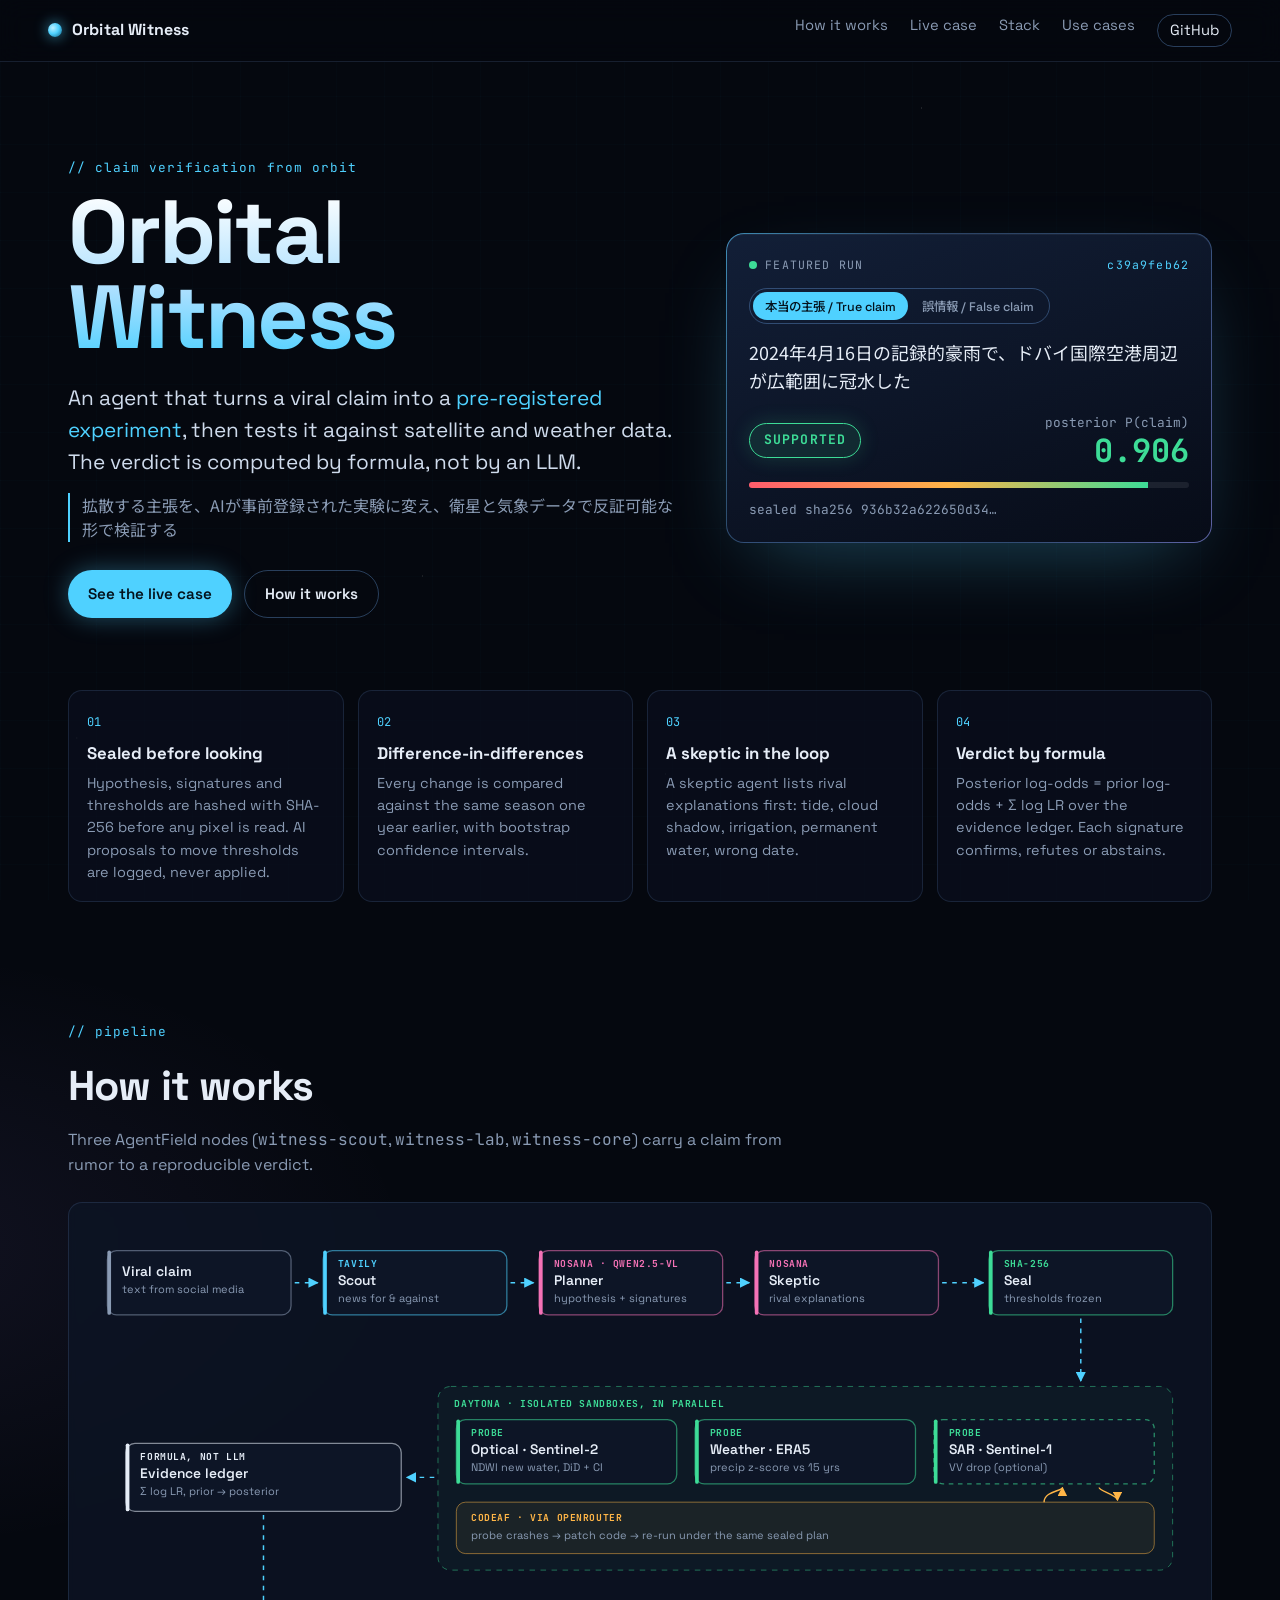
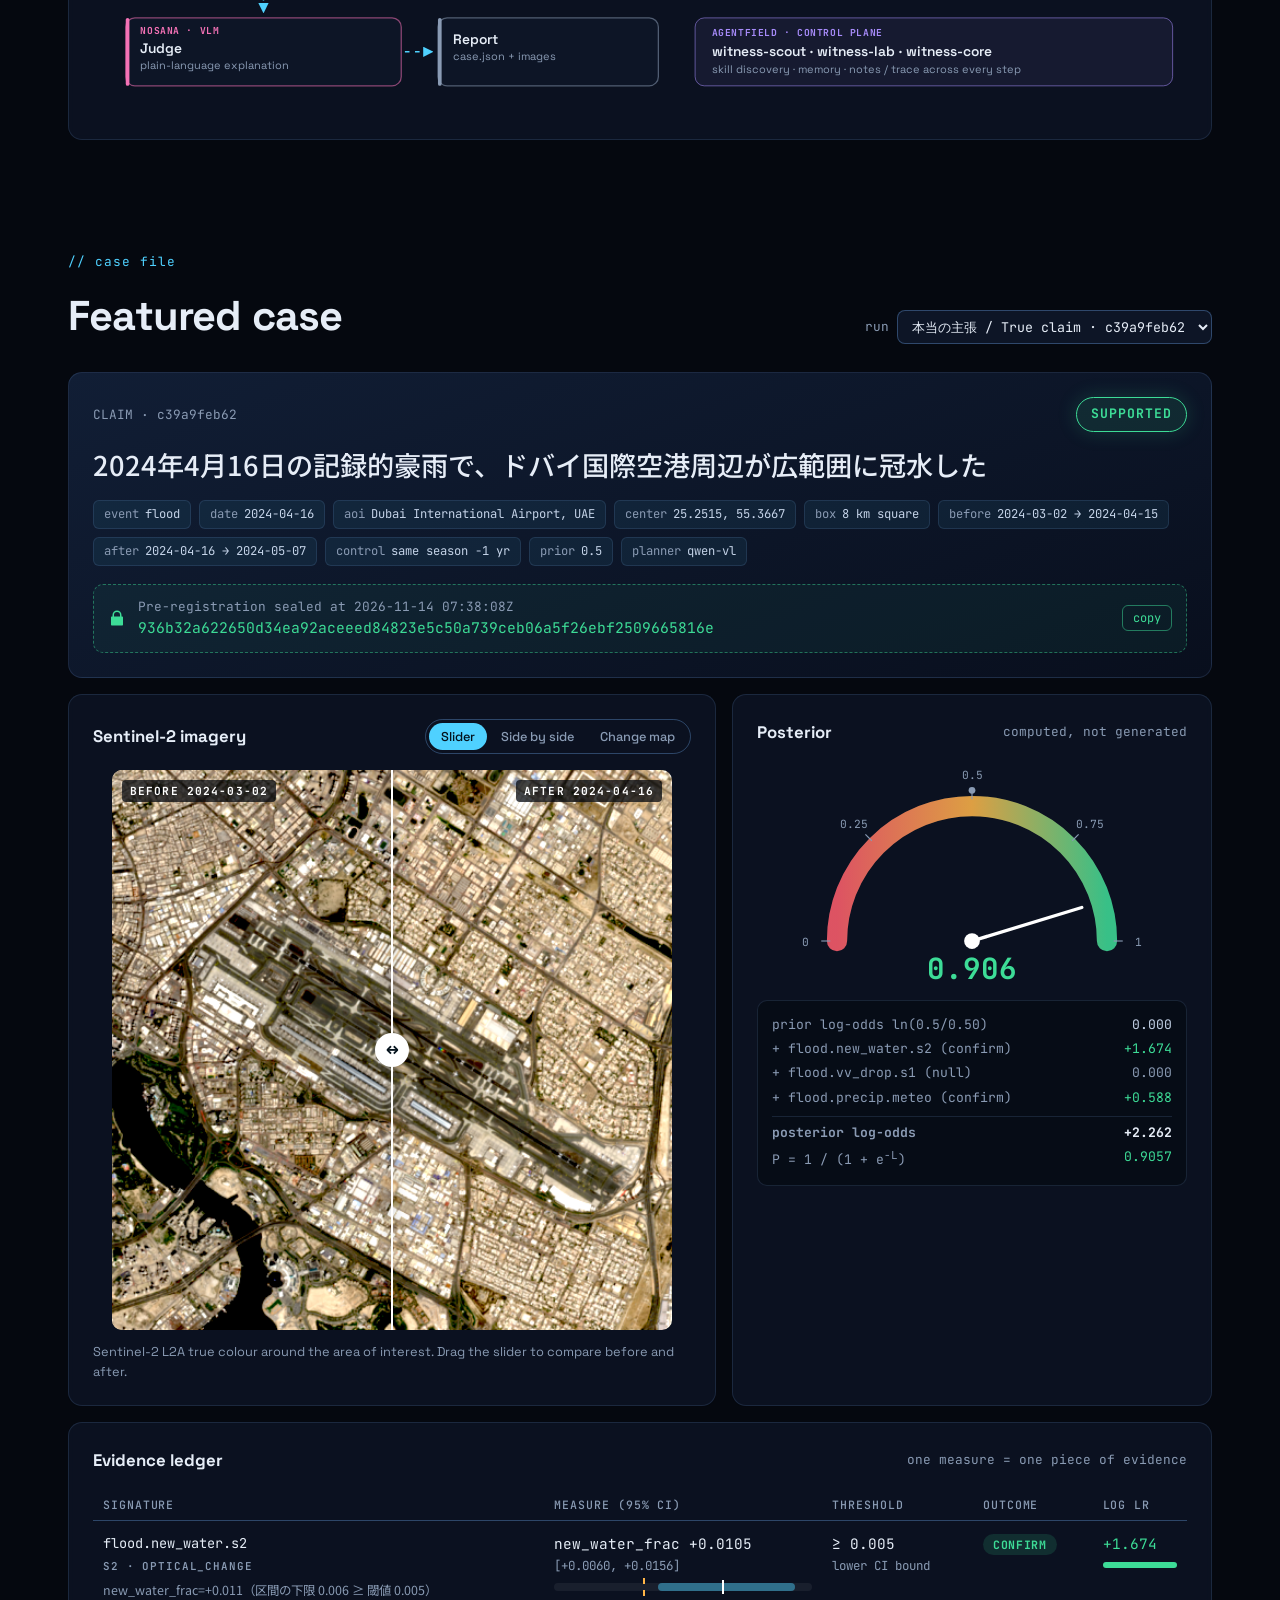
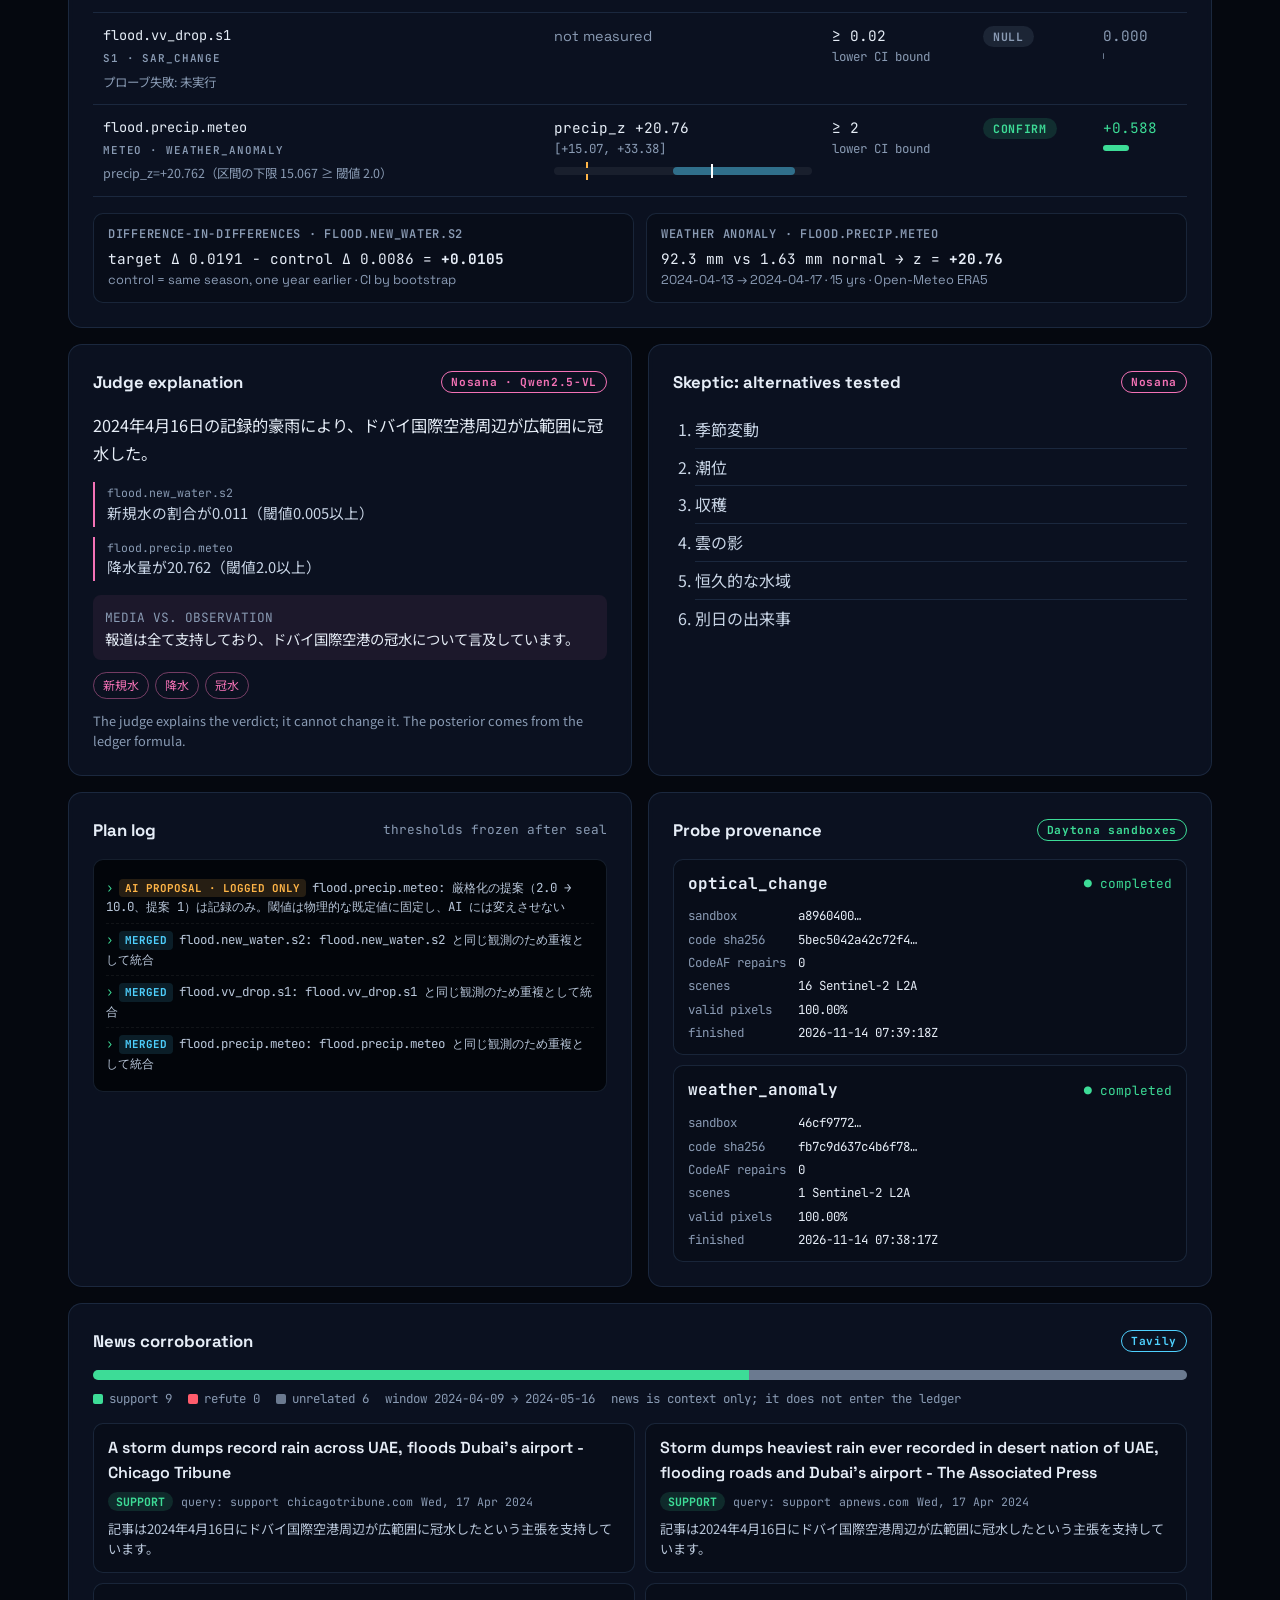
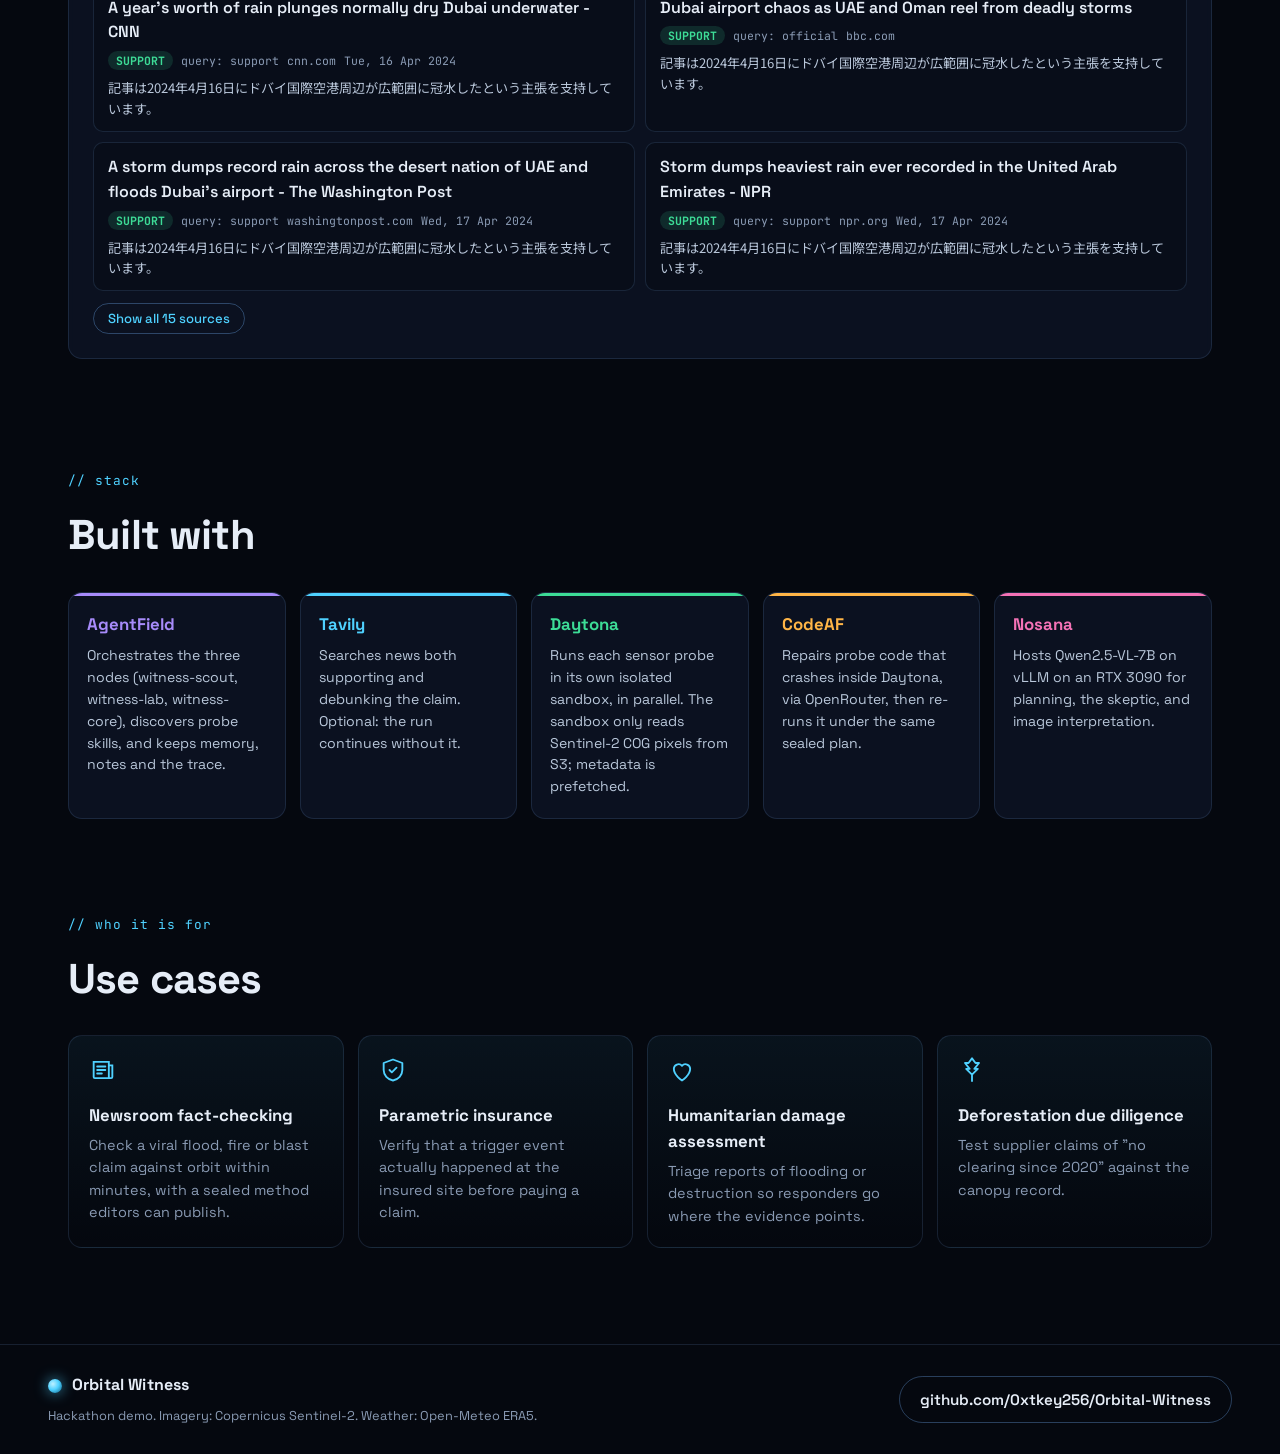
==== index.html @ b29ee3d5 "Add static demo site (web/) and run exporter for Vercel" ====
<!doctype html>
<html lang="en">
<head>
<meta charset="utf-8">
<meta name="viewport" content="width=device-width, initial-scale=1">
<title>Orbital Witness</title>
<meta name="description" content="Orbital Witness turns a viral claim into a pre-registered experiment and tests it against satellite and weather data. The verdict is computed by formula, not by an LLM.">
<meta name="theme-color" content="#05080f">
<link rel="icon" href="data:image/svg+xml,%3Csvg xmlns='http://www.w3.org/2000/svg' viewBox='0 0 32 32'%3E%3Ccircle cx='16' cy='16' r='6' fill='%234fd1ff'/%3E%3Cellipse cx='16' cy='16' rx='14' ry='5' fill='none' stroke='%234fd1ff' stroke-width='2' transform='rotate(-25 16 16)'/%3E%3C/svg%3E">
<link rel="preconnect" href="https://fonts.googleapis.com">
<link rel="preconnect" href="https://fonts.gstatic.com" crossorigin>
<link href="https://fonts.googleapis.com/css2?family=JetBrains+Mono:wght@400;500;700&family=Noto+Sans+JP:wght@400;500;700&family=Space+Grotesk:wght@400;500;600;700&display=swap" rel="stylesheet">
<link rel="stylesheet" href="css/style.css">
</head>
<body>
<div class="stars" aria-hidden="true"></div>

<header class="topbar">
  <a class="brand" href="#top"><span class="brand-orb" aria-hidden="true"></span>Orbital Witness</a>
  <nav class="nav">
    <a href="#how">How it works</a>
    <a href="#case">Live case</a>
    <a href="#sponsors">Stack</a>
    <a href="#uses">Use cases</a>
    <a class="nav-gh" href="https://github.com/0xtkey256/Orbital-Witness" target="_blank" rel="noopener noreferrer">GitHub</a>
  </nav>
</header>

<main id="top">
  <!-- HERO -->
  <section class="hero">
    <div class="hero-grid">
      <div class="hero-copy">
        <p class="eyebrow mono">// claim verification from orbit</p>
        <h1>Orbital<br>Witness</h1>
        <p class="pitch">An agent that turns a viral claim into a <em>pre-registered experiment</em>, then tests it against satellite and weather data. The verdict is computed by formula, not by an LLM.</p>
        <p class="pitch-jp" lang="ja">拡散する主張を、AIが事前登録された実験に変え、衛星と気象データで反証可能な形で検証する</p>
        <div class="hero-ctas">
          <a class="btn btn-primary" href="#case">See the live case</a>
          <a class="btn btn-ghost" href="#how">How it works</a>
        </div>
      </div>
      <aside class="hero-card" id="hero-card" aria-live="polite">
        <div class="hc-head mono"><span class="dot pulse"></span> FEATURED RUN <span id="hc-run" class="hc-run"></span></div>
        <p class="hc-claim" lang="ja" id="hc-claim">Loading run…</p>
        <div class="hc-verdict">
          <span class="badge" id="hc-badge">—</span>
          <div class="hc-post">
            <span class="mono small muted">posterior P(claim)</span>
            <strong id="hc-posterior" class="mono">—</strong>
          </div>
        </div>
        <div class="hc-bar"><span id="hc-bar-fill"></span></div>
        <p class="mono small muted hc-seal">sealed sha256 <span id="hc-sha">—</span></p>
      </aside>
    </div>
    <div class="hero-pillars">
      <div class="pillar"><span class="pn mono">01</span><h3>Sealed before looking</h3><p>Hypothesis, signatures and thresholds are hashed with SHA-256 before any pixel is read. AI proposals to move thresholds are logged, never applied.</p></div>
      <div class="pillar"><span class="pn mono">02</span><h3>Difference-in-differences</h3><p>Every change is compared against the same season one year earlier, with bootstrap confidence intervals.</p></div>
      <div class="pillar"><span class="pn mono">03</span><h3>A skeptic in the loop</h3><p>A skeptic agent lists rival explanations first: tide, cloud shadow, irrigation, permanent water, wrong date.</p></div>
      <div class="pillar"><span class="pn mono">04</span><h3>Verdict by formula</h3><p>Posterior log-odds = prior log-odds + &Sigma; log LR over the evidence ledger. Each signature confirms, refutes or abstains.</p></div>
    </div>
  </section>

  <!-- HOW IT WORKS -->
  <section class="section" id="how">
    <div class="section-head">
      <p class="eyebrow mono">// pipeline</p>
      <h2>How it works</h2>
      <p class="lede">Three AgentField nodes (<span class="mono">witness-scout</span>, <span class="mono">witness-lab</span>, <span class="mono">witness-core</span>) carry a claim from rumor to a reproducible verdict.</p>
    </div>
    <div class="diagram panel">
      <div id="pipeline-wide" class="pipe pipe-wide"></div>
      <div id="pipeline-tall" class="pipe pipe-tall"></div>
    </div>
  </section>

  <!-- FEATURED CASE -->
  <section class="section" id="case">
    <div class="section-head">
      <p class="eyebrow mono">// case file</p>
      <h2>Featured case</h2>
      <div class="run-select-wrap" id="run-select-wrap" hidden>
        <label for="run-select" class="mono small muted">run</label>
        <select id="run-select"></select>
      </div>
    </div>

    <div id="case-error" class="panel error" hidden></div>

    <div id="case-body">
      <div class="panel claim-panel">
        <div class="claim-top">
          <span class="mono small muted">CLAIM · <span id="c-run"></span></span>
          <span class="badge" id="c-badge">—</span>
        </div>
        <p class="claim-text" lang="ja" id="c-claim"></p>
        <div class="chips" id="c-meta"></div>
        <div class="seal">
          <svg viewBox="0 0 24 24" width="18" height="18" aria-hidden="true"><path d="M6 10V8a6 6 0 1 1 12 0v2h1a1 1 0 0 1 1 1v10a1 1 0 0 1-1 1H5a1 1 0 0 1-1-1V11a1 1 0 0 1 1-1h1zm2 0h8V8a4 4 0 1 0-8 0v2z" fill="currentColor"/></svg>
          <div>
            <div class="mono small muted">Pre-registration sealed <span id="c-sealed-at"></span></div>
            <code class="sha" id="c-sha" title=""></code>
          </div>
          <button class="copy mono" id="c-copy" type="button">copy</button>
        </div>
      </div>

      <div class="case-grid">
        <div class="panel imagery">
          <div class="panel-head">
            <h3>Sentinel-2 imagery</h3>
            <div class="seg" role="tablist" id="img-mode">
              <button type="button" data-mode="slider" class="on">Slider</button>
              <button type="button" data-mode="side">Side by side</button>
              <button type="button" data-mode="change">Change map</button>
            </div>
          </div>
          <div id="img-stage"></div>
          <p class="small muted img-note" id="img-note"></p>
        </div>

        <div class="panel gauge-panel">
          <div class="panel-head"><h3>Posterior</h3><span class="mono small muted">computed, not generated</span></div>
          <div id="gauge"></div>
          <div class="formula mono" id="formula"></div>
        </div>
      </div>

      <div class="panel">
        <div class="panel-head"><h3>Evidence ledger</h3><span class="mono small muted">one measure = one piece of evidence</span></div>
        <div class="table-wrap">
          <table class="ledger" id="ledger">
            <thead><tr><th>Signature</th><th>Measure (95% CI)</th><th>Threshold</th><th>Outcome</th><th>log LR</th></tr></thead>
            <tbody></tbody>
          </table>
        </div>
        <div class="did" id="did"></div>
      </div>

      <div class="two-col">
        <div class="panel">
          <div class="panel-head"><h3>Judge explanation</h3><span class="tag tag-nosana">Nosana · Qwen2.5-VL</span></div>
          <div id="explain" lang="ja"></div>
        </div>
        <div class="panel">
          <div class="panel-head"><h3>Skeptic: alternatives tested</h3><span class="tag tag-nosana">Nosana</span></div>
          <ol class="alts" id="alts" lang="ja"></ol>
        </div>
      </div>

      <div class="two-col">
        <div class="panel">
          <div class="panel-head"><h3>Plan log</h3><span class="mono small muted">thresholds frozen after seal</span></div>
          <ul class="planlog mono" id="planlog" lang="ja"></ul>
        </div>
        <div class="panel">
          <div class="panel-head"><h3>Probe provenance</h3><span class="tag tag-daytona">Daytona sandboxes</span></div>
          <div id="probes"></div>
        </div>
      </div>

      <div class="panel" id="news-panel">
        <div class="panel-head"><h3>News corroboration</h3><span class="tag tag-tavily">Tavily</span></div>
        <div id="stance"></div>
        <ul class="news" id="news"></ul>
      </div>
    </div>
  </section>

  <!-- SPONSORS -->
  <section class="section" id="sponsors">
    <div class="section-head">
      <p class="eyebrow mono">// stack</p>
      <h2>Built with</h2>
    </div>
    <div class="sponsors">
      <article class="sponsor s-agentfield"><span class="s-name">AgentField</span><p>Orchestrates the three nodes (witness-scout, witness-lab, witness-core), discovers probe skills, and keeps memory, notes and the trace.</p></article>
      <article class="sponsor s-tavily"><span class="s-name">Tavily</span><p>Searches news both supporting and debunking the claim. Optional: the run continues without it.</p></article>
      <article class="sponsor s-daytona"><span class="s-name">Daytona</span><p>Runs each sensor probe in its own isolated sandbox, in parallel. The sandbox only reads Sentinel-2 COG pixels from S3; metadata is prefetched.</p></article>
      <article class="sponsor s-codeaf"><span class="s-name">CodeAF</span><p>Repairs probe code that crashes inside Daytona, via OpenRouter, then re-runs it under the same sealed plan.</p></article>
      <article class="sponsor s-nosana"><span class="s-name">Nosana</span><p>Hosts Qwen2.5-VL-7B on vLLM on an RTX 3090 for planning, the skeptic, and image interpretation.</p></article>
    </div>
  </section>

  <!-- USE CASES -->
  <section class="section" id="uses">
    <div class="section-head">
      <p class="eyebrow mono">// who it is for</p>
      <h2>Use cases</h2>
    </div>
    <div class="uses">
      <div class="use"><svg viewBox="0 0 24 24" aria-hidden="true"><path d="M4 5h13v14H5a1 1 0 0 1-1-1V5zm13 3h3v10a1 1 0 0 1-1 1h-2M7 9h7M7 12h7M7 15h4" fill="none" stroke="currentColor" stroke-width="1.6" stroke-linecap="round"/></svg><h3>Newsroom fact-checking</h3><p>Check a viral flood, fire or blast claim against orbit within minutes, with a sealed method editors can publish.</p></div>
      <div class="use"><svg viewBox="0 0 24 24" aria-hidden="true"><path d="M12 3l8 3v6c0 4.5-3.4 8-8 9-4.6-1-8-4.5-8-9V6l8-3zm-3 9l2 2 4-4" fill="none" stroke="currentColor" stroke-width="1.6" stroke-linecap="round" stroke-linejoin="round"/></svg><h3>Parametric insurance</h3><p>Verify that a trigger event actually happened at the insured site before paying a claim.</p></div>
      <div class="use"><svg viewBox="0 0 24 24" aria-hidden="true"><path d="M12 21s-7-4.4-7-10a4 4 0 0 1 7-2.6A4 4 0 0 1 19 11c0 5.6-7 10-7 10z" fill="none" stroke="currentColor" stroke-width="1.6" stroke-linejoin="round"/></svg><h3>Humanitarian damage assessment</h3><p>Triage reports of flooding or destruction so responders go where the evidence points.</p></div>
      <div class="use"><svg viewBox="0 0 24 24" aria-hidden="true"><path d="M12 22v-6m0 0l-5-5h3L6 6h3L12 2l3 4h3l-4 5h3l-5 5z" fill="none" stroke="currentColor" stroke-width="1.6" stroke-linejoin="round"/></svg><h3>Deforestation due diligence</h3><p>Test supplier claims of "no clearing since 2020" against the canopy record.</p></div>
    </div>
  </section>
</main>

<footer class="footer">
  <div>
    <span class="brand"><span class="brand-orb" aria-hidden="true"></span>Orbital Witness</span>
    <p class="small muted">Hackathon demo. Imagery: Copernicus Sentinel-2. Weather: Open-Meteo ERA5.</p>
  </div>
  <a class="btn btn-ghost" href="https://github.com/0xtkey256/Orbital-Witness" target="_blank" rel="noopener noreferrer">github.com/0xtkey256/Orbital-Witness</a>
</footer>

<script src="js/pipeline.js"></script>
<script src="js/app.js"></script>
</body>
</html>
---- css/style.css ----
:root {
  --bg: #05080f;
  --bg2: #0a1020;
  --panel: rgba(13, 21, 38, 0.78);
  --panel-solid: #0d1526;
  --line: rgba(120, 160, 220, 0.16);
  --line-strong: rgba(120, 180, 255, 0.32);
  --text: #e6edf7;
  --muted: #8a9bb4;
  --cyan: #4fd1ff;
  --green: #3ddc97;
  --amber: #ffb547;
  --red: #ff5c6c;
  --violet: #a78bfa;
  --pink: #f472b6;
  --grey: #6b7a90;
  --c-agentfield: #a78bfa;
  --c-tavily: #4fd1ff;
  --c-daytona: #3ddc97;
  --c-codeaf: #ffb547;
  --c-nosana: #f472b6;
  --radius: 14px;
  --sans: "Space Grotesk", "Noto Sans JP", system-ui, sans-serif;
  --jp: "Noto Sans JP", "Space Grotesk", sans-serif;
  --mono: "JetBrains Mono", ui-monospace, SFMono-Regular, Menlo, monospace;
  color-scheme: dark;
}

* { box-sizing: border-box; }
html { scroll-behavior: smooth; scroll-padding-top: 72px; }
body {
  margin: 0;
  background:
    radial-gradient(1200px 600px at 85% -10%, rgba(79, 209, 255, 0.12), transparent 60%),
    radial-gradient(900px 500px at -10% 20%, rgba(167, 139, 250, 0.08), transparent 60%),
    var(--bg);
  color: var(--text);
  font-family: var(--sans);
  font-size: 16px;
  line-height: 1.55;
  overflow-x: hidden;
  -webkit-font-smoothing: antialiased;
}
[lang="ja"] { font-family: var(--jp); }
a { color: var(--cyan); text-decoration: none; }
a:hover { text-decoration: underline; }
img { max-width: 100%; display: block; }
.mono { font-family: var(--mono); }
.small { font-size: 0.8rem; }
.muted { color: var(--muted); }

.stars {
  position: fixed; inset: 0; z-index: -1; pointer-events: none; opacity: 0.55;
  background-image:
    radial-gradient(1px 1px at 12% 18%, #fff8, transparent),
    radial-gradient(1px 1px at 72% 12%, #fff6, transparent),
    radial-gradient(1px 1px at 33% 64%, #fff5, transparent),
    radial-gradient(1px 1px at 88% 48%, #fff7, transparent),
    radial-gradient(1px 1px at 52% 86%, #fff4, transparent),
    radial-gradient(1px 1px at 6% 82%, #fff5, transparent),
    radial-gradient(1px 1px at 62% 38%, #fff3, transparent),
    linear-gradient(rgba(79, 209, 255, 0.035) 1px, transparent 1px),
    linear-gradient(90deg, rgba(79, 209, 255, 0.035) 1px, transparent 1px);
  background-size: auto, auto, auto, auto, auto, auto, auto, 48px 48px, 48px 48px;
}

/* top bar */
.topbar {
  position: sticky; top: 0; z-index: 20;
  display: flex; align-items: center; justify-content: space-between; gap: 16px;
  padding: 14px clamp(16px, 4vw, 48px);
  background: rgba(5, 8, 15, 0.72);
  backdrop-filter: blur(12px); -webkit-backdrop-filter: blur(12px);
  border-bottom: 1px solid var(--line);
}
.brand { display: inline-flex; align-items: center; gap: 10px; font-weight: 700; color: var(--text); letter-spacing: 0.01em; }
.brand:hover { text-decoration: none; }
.brand-orb {
  width: 14px; height: 14px; border-radius: 50%;
  background: radial-gradient(circle at 35% 35%, #bdf0ff, var(--cyan) 45%, #0b5d80);
  box-shadow: 0 0 14px rgba(79, 209, 255, 0.7);
}
.nav { display: flex; gap: 22px; font-size: 0.92rem; }
.nav a { color: var(--muted); }
.nav a:hover { color: var(--text); text-decoration: none; }
.nav-gh { color: var(--text) !important; border: 1px solid var(--line-strong); padding: 4px 12px; border-radius: 999px; }

main { padding: 0 clamp(16px, 4vw, 48px); max-width: 1240px; margin: 0 auto; }

/* hero */
.hero { padding: clamp(40px, 8vw, 96px) 0 24px; }
.hero-grid { display: grid; grid-template-columns: 1.25fr 1fr; gap: clamp(24px, 4vw, 56px); align-items: center; }
.eyebrow { color: var(--cyan); font-size: 0.8rem; letter-spacing: 0.08em; margin: 0 0 12px; }
h1 {
  font-size: clamp(2.8rem, 8vw, 5.6rem); line-height: 0.95; margin: 0 0 22px; letter-spacing: -0.03em;
  background: linear-gradient(180deg, #fff 0%, #a9dfff 60%, #4fd1ff 100%);
  -webkit-background-clip: text; background-clip: text; color: transparent;
}
h2 { font-size: clamp(1.8rem, 4vw, 2.6rem); margin: 0; letter-spacing: -0.02em; }
h3 { font-size: 1.05rem; margin: 0; letter-spacing: 0; }
.pitch { font-size: clamp(1.05rem, 1.8vw, 1.3rem); color: #cfdbec; margin: 0 0 14px; max-width: 38em; }
.pitch em { color: var(--cyan); font-style: normal; }
.pitch-jp { color: var(--muted); margin: 0 0 28px; font-size: 1rem; border-left: 2px solid var(--cyan); padding-left: 12px; }
.hero-ctas { display: flex; gap: 12px; flex-wrap: wrap; }
.btn { display: inline-flex; align-items: center; padding: 11px 20px; border-radius: 999px; font-weight: 600; font-size: 0.95rem; transition: transform .15s, box-shadow .15s, background .15s; overflow-wrap: anywhere; }
.btn:hover { text-decoration: none; transform: translateY(-1px); }
.btn-primary { background: var(--cyan); color: #04121c; box-shadow: 0 0 24px rgba(79, 209, 255, 0.35); }
.btn-ghost { border: 1px solid var(--line-strong); color: var(--text); }
.btn-ghost:hover { background: rgba(79, 209, 255, 0.08); }

.hero-card {
  position: relative; padding: 22px; border-radius: 18px;
  background: linear-gradient(160deg, rgba(20, 34, 60, 0.9), rgba(8, 13, 25, 0.9));
  border: 1px solid var(--line-strong);
  box-shadow: 0 30px 80px -30px rgba(79, 209, 255, 0.35), inset 0 1px 0 rgba(255,255,255,0.05);
}
.hero-card::before {
  content: ""; position: absolute; inset: -1px; border-radius: 18px; pointer-events: none;
  background: linear-gradient(120deg, rgba(79,209,255,0.5), transparent 30%, transparent 70%, rgba(167,139,250,0.4));
  -webkit-mask: linear-gradient(#000 0 0) content-box, linear-gradient(#000 0 0); -webkit-mask-composite: xor; mask-composite: exclude; padding: 1px;
}
.hc-head { display: flex; align-items: center; gap: 8px; font-size: 0.72rem; color: var(--muted); letter-spacing: 0.1em; }
.hc-run { margin-left: auto; color: var(--cyan); }
.dot { width: 8px; height: 8px; border-radius: 50%; background: var(--green); display: inline-block; }
.pulse { animation: pulse 1.8s infinite; }
@keyframes pulse { 0% { box-shadow: 0 0 0 0 rgba(61,220,151,0.6); } 70% { box-shadow: 0 0 0 8px rgba(61,220,151,0); } 100% { box-shadow: 0 0 0 0 rgba(61,220,151,0); } }
.hc-claim { font-size: 1.12rem; line-height: 1.6; margin: 14px 0 18px; }
.hc-verdict { display: flex; align-items: center; justify-content: space-between; gap: 12px; flex-wrap: wrap; }
.hc-post { text-align: right; display: flex; flex-direction: column; }
.hc-post strong { font-size: 2rem; line-height: 1.1; }
.hc-bar { height: 6px; border-radius: 6px; background: rgba(255,255,255,0.08); margin: 14px 0 12px; overflow: hidden; }
.hc-bar span { display: block; height: 100%; width: 0; background: linear-gradient(90deg, var(--red), var(--amber) 50%, var(--green)); transition: width 1.2s cubic-bezier(.2,.8,.2,1); }
.hc-seal { margin: 0; overflow-wrap: anywhere; }

.badge {
  display: inline-flex; align-items: center; gap: 6px; padding: 6px 14px; border-radius: 999px;
  font-family: var(--mono); font-weight: 700; font-size: 0.82rem; letter-spacing: 0.08em; text-transform: uppercase;
  border: 1px solid currentColor; color: var(--muted);
}
.badge.supported { color: var(--green); background: rgba(61,220,151,0.1); box-shadow: 0 0 20px rgba(61,220,151,0.18); }
.badge.refuted { color: var(--red); background: rgba(255,92,108,0.1); }
.badge.inconclusive, .badge.uncertain { color: var(--amber); background: rgba(255,181,71,0.1); }

.hero-pillars { display: grid; grid-template-columns: repeat(4, 1fr); gap: 14px; margin-top: clamp(40px, 6vw, 72px); }
.pillar { padding: 18px; border-radius: var(--radius); border: 1px solid var(--line); background: rgba(10, 16, 32, 0.6); }
.pillar .pn { color: var(--cyan); font-size: 0.75rem; }
.pillar h3 { margin: 6px 0 6px; }
.pillar p { margin: 0; color: var(--muted); font-size: 0.9rem; }

/* sections */
.section { padding: clamp(48px, 8vw, 96px) 0 0; }
.section-head { margin-bottom: 24px; position: relative; }
.lede { color: var(--muted); max-width: 46em; margin: 10px 0 0; }
.panel { background: var(--panel); border: 1px solid var(--line); border-radius: var(--radius); padding: clamp(16px, 2.4vw, 24px); margin-bottom: 16px; backdrop-filter: blur(4px); min-width: 0; }
.panel-head { display: flex; align-items: center; justify-content: space-between; gap: 12px; flex-wrap: wrap; margin-bottom: 16px; }
.error { border-color: var(--red); color: var(--red); }

/* pipeline */
.diagram { padding: clamp(10px, 2vw, 20px); overflow: hidden; }
.pipe svg { width: 100%; height: auto; display: block; }
.pipe-tall { display: none; }
.pipe text { font-family: var(--sans); fill: var(--text); }
.pipe .t-sub { fill: var(--muted); font-size: 12px; }
.pipe .t-sp { font-family: var(--mono); font-size: 10.5px; font-weight: 700; letter-spacing: 0.06em; }
.pipe .t-title { font-size: 15px; font-weight: 600; }
.pipe .flow { stroke-dasharray: 5 6; animation: flow 1.2s linear infinite; }
@keyframes flow { to { stroke-dashoffset: -22; } }

/* case */
.run-select-wrap { position: absolute; right: 0; bottom: 4px; display: flex; gap: 8px; align-items: center; }
select { background: var(--panel-solid); color: var(--text); border: 1px solid var(--line-strong); border-radius: 8px; padding: 6px 10px; font-family: var(--mono); max-width: 70vw; }
.claim-panel { background: linear-gradient(160deg, rgba(20, 34, 60, 0.85), rgba(10, 16, 32, 0.85)); }
.claim-top { display: flex; justify-content: space-between; align-items: center; gap: 12px; flex-wrap: wrap; }
.claim-text { font-size: clamp(1.2rem, 2.6vw, 1.7rem); line-height: 1.5; margin: 12px 0 16px; font-weight: 500; }
.chips { display: flex; flex-wrap: wrap; gap: 8px; margin-bottom: 18px; }
.chip { font-family: var(--mono); font-size: 0.76rem; padding: 4px 10px; border-radius: 6px; background: rgba(79, 209, 255, 0.07); border: 1px solid var(--line); color: #c4d3e8; overflow-wrap: anywhere; }
.chip b { color: var(--muted); font-weight: 400; margin-right: 6px; }
.seal { display: flex; align-items: center; gap: 12px; padding: 12px 14px; border-radius: 10px; background: rgba(61, 220, 151, 0.06); border: 1px dashed rgba(61, 220, 151, 0.45); color: var(--green); }
.seal > div { min-width: 0; flex: 1; }
.sha { display: block; font-family: var(--mono); color: var(--green); font-size: 0.92rem; overflow-wrap: anywhere; }
.copy { background: transparent; color: var(--green); border: 1px solid rgba(61,220,151,0.5); border-radius: 6px; padding: 4px 10px; cursor: pointer; font-size: 0.75rem; }
.copy:hover { background: rgba(61,220,151,0.12); }

.case-grid { display: grid; grid-template-columns: 1.35fr 1fr; gap: 16px; }
.case-grid > .panel { margin-bottom: 16px; }
.two-col { display: grid; grid-template-columns: 1fr 1fr; gap: 16px; }
.two-col > .panel { margin-bottom: 16px; }

.seg { display: inline-flex; border: 1px solid var(--line-strong); border-radius: 999px; padding: 3px; gap: 2px; flex-wrap: wrap; }
.seg button { background: transparent; color: var(--muted); border: 0; border-radius: 999px; padding: 5px 12px; font: 500 0.8rem var(--sans); cursor: pointer; }
.seg button.on { background: var(--cyan); color: #04121c; }

.compare { position: relative; border-radius: 10px; overflow: hidden; aspect-ratio: 1 / 1; max-height: 560px; margin: 0 auto; background: #000; user-select: none; touch-action: pan-y; }
.compare img { position: absolute; inset: 0; width: 100%; height: 100%; object-fit: cover; }
.compare .over { clip-path: inset(0 50% 0 0); }
.compare .handle { position: absolute; top: 0; bottom: 0; left: 50%; width: 2px; background: #fff; box-shadow: 0 0 12px rgba(0,0,0,0.6); transform: translateX(-1px); pointer-events: none; }
.compare .handle::after { content: "\2194"; position: absolute; top: 50%; left: 50%; transform: translate(-50%, -50%); width: 34px; height: 34px; border-radius: 50%; background: #fff; color: #04121c; display: grid; place-items: center; font-size: 16px; font-weight: 700; }
.compare input[type=range] { position: absolute; inset: 0; width: 100%; height: 100%; opacity: 0; cursor: ew-resize; margin: 0; }
.img-label { position: absolute; top: 10px; font: 700 0.7rem var(--mono); letter-spacing: 0.1em; padding: 4px 8px; border-radius: 4px; background: rgba(5,8,15,0.75); color: #fff; pointer-events: none; }
.img-label.l { left: 10px; } .img-label.r { right: 10px; }
.side { display: grid; grid-template-columns: 1fr 1fr; gap: 10px; }
.side figure, .single figure { margin: 0; position: relative; border-radius: 10px; overflow: hidden; }
.single figure { max-width: 560px; margin: 0 auto; }
.side figcaption, .single figcaption { position: absolute; top: 8px; left: 8px; font: 700 0.7rem var(--mono); letter-spacing: 0.1em; padding: 4px 8px; border-radius: 4px; background: rgba(5,8,15,0.75); }
.img-note { margin: 12px 0 0; }
.noimg { padding: 40px; text-align: center; color: var(--muted); border: 1px dashed var(--line-strong); border-radius: 10px; }

#gauge svg { width: 100%; max-width: 360px; display: block; margin: 0 auto; }
.formula { margin-top: 14px; font-size: 0.82rem; color: #c4d3e8; background: rgba(0,0,0,0.3); border: 1px solid var(--line); border-radius: 10px; padding: 12px 14px; overflow-wrap: anywhere; }
.formula .row { display: flex; justify-content: space-between; gap: 10px; padding: 2px 0; }
.formula .row span:first-child { color: var(--muted); min-width: 0; overflow-wrap: anywhere; }
.formula .sum { border-top: 1px solid var(--line); margin-top: 6px; padding-top: 6px; color: var(--text); font-weight: 700; }
.pos { color: var(--green); } .neg { color: var(--red); } .zero { color: var(--muted); }

.table-wrap { overflow-x: auto; -webkit-overflow-scrolling: touch; }
.ledger { width: 100%; border-collapse: collapse; font-size: 0.9rem; }
.ledger th { text-align: left; font: 500 0.72rem var(--mono); letter-spacing: 0.08em; text-transform: uppercase; color: var(--muted); padding: 8px 10px; border-bottom: 1px solid var(--line-strong); }
.ledger td { padding: 12px 10px; border-bottom: 1px solid var(--line); vertical-align: top; }
.ledger .sig { font-family: var(--mono); font-size: 0.85rem; }
.ledger .sensor { display: inline-block; margin-top: 4px; font: 600 0.68rem var(--mono); color: var(--muted); text-transform: uppercase; letter-spacing: 0.08em; }
.ledger .reason { color: var(--muted); font-size: 0.78rem; margin-top: 4px; }
.ledger .val { font-family: var(--mono); }
.ci { display: block; color: var(--muted); font-size: 0.78rem; font-family: var(--mono); }
.cibar { position: relative; height: 8px; margin-top: 8px; background: rgba(255,255,255,0.06); border-radius: 4px; min-width: 120px; }
.cibar .rng { position: absolute; top: 0; bottom: 0; background: rgba(79,209,255,0.45); border-radius: 4px; }
.cibar .pt { position: absolute; top: -3px; width: 2px; height: 14px; background: #fff; }
.cibar .th { position: absolute; top: -5px; width: 0; height: 18px; border-left: 2px dashed var(--amber); }
.pill { display: inline-block; padding: 3px 10px; border-radius: 999px; font: 700 0.72rem var(--mono); text-transform: uppercase; letter-spacing: 0.06em; }
.pill.confirm { background: rgba(61,220,151,0.14); color: var(--green); }
.pill.refute { background: rgba(255,92,108,0.14); color: var(--red); }
.pill.null { background: rgba(138,155,180,0.14); color: var(--muted); }
.llr { font-family: var(--mono); white-space: nowrap; }
.llrbar { height: 6px; border-radius: 3px; margin-top: 6px; background: var(--green); }
.did { display: grid; grid-template-columns: repeat(auto-fit, minmax(220px, 1fr)); gap: 12px; margin-top: 16px; }
.did .card { border: 1px solid var(--line); border-radius: 10px; padding: 12px 14px; background: rgba(0,0,0,0.2); }
.did .card h4 { margin: 0 0 6px; font: 600 0.75rem var(--mono); letter-spacing: 0.06em; color: var(--muted); text-transform: uppercase; }
.did .eq { font-family: var(--mono); font-size: 0.9rem; overflow-wrap: anywhere; }

#explain .summary { font-size: 1.02rem; line-height: 1.75; margin: 0 0 14px; }
#explain .sigline { border-left: 2px solid var(--pink); padding: 2px 0 2px 12px; margin: 10px 0; color: #c9d5e6; font-size: 0.92rem; }
#explain .sigline code { display: block; font-family: var(--mono); font-size: 0.72rem; color: var(--muted); }
#explain .mvo { margin-top: 14px; padding: 10px 12px; border-radius: 8px; background: rgba(244,114,182,0.07); font-size: 0.9rem; }
.flags { display: flex; gap: 6px; flex-wrap: wrap; margin-top: 12px; }
.flag { font-size: 0.75rem; padding: 3px 9px; border-radius: 999px; border: 1px solid rgba(244,114,182,0.45); color: var(--pink); }
.alts { margin: 0; padding-left: 1.4em; }
.alts li { padding: 6px 0; border-bottom: 1px solid var(--line); color: #c9d5e6; }
.alts li:last-child { border-bottom: 0; }

.planlog { list-style: none; margin: 0; padding: 12px; background: #02050a; border: 1px solid var(--line); border-radius: 10px; font-size: 0.78rem; max-height: 340px; overflow-y: auto; }
.planlog li { padding: 6px 0; border-bottom: 1px dashed rgba(255,255,255,0.06); color: #b9c7da; overflow-wrap: anywhere; }
.planlog li:last-child { border-bottom: 0; }
.planlog .ts { color: var(--green); margin-right: 6px; }
.planlog .lo { display: inline-block; margin-right: 6px; padding: 1px 6px; border-radius: 4px; background: rgba(255,181,71,0.14); color: var(--amber); font-weight: 700; font-size: 0.68rem; }
.planlog .mg { display: inline-block; margin-right: 6px; padding: 1px 6px; border-radius: 4px; background: rgba(79,209,255,0.12); color: var(--cyan); font-weight: 700; font-size: 0.68rem; }

.probe { border: 1px solid var(--line); border-radius: 10px; padding: 12px 14px; margin-bottom: 10px; background: rgba(0,0,0,0.2); }
.probe:last-child { margin-bottom: 0; }
.probe-top { display: flex; justify-content: space-between; align-items: center; gap: 8px; flex-wrap: wrap; }
.probe-name { font-family: var(--mono); font-weight: 700; }
.probe dl { display: grid; grid-template-columns: auto 1fr; gap: 4px 12px; margin: 10px 0 0; font-size: 0.78rem; }
.probe dt { color: var(--muted); font-family: var(--mono); }
.probe dd { margin: 0; font-family: var(--mono); overflow-wrap: anywhere; min-width: 0; }
.ok { color: var(--green); } .bad { color: var(--red); }

.tag { font: 700 0.7rem var(--mono); letter-spacing: 0.06em; padding: 3px 9px; border-radius: 999px; border: 1px solid currentColor; }
.tag-nosana { color: var(--c-nosana); } .tag-daytona { color: var(--c-daytona); } .tag-tavily { color: var(--c-tavily); }

.stancebar { display: flex; height: 10px; border-radius: 6px; overflow: hidden; background: rgba(255,255,255,0.06); }
.stancebar span { display: block; height: 100%; }
.stancelegend { display: flex; gap: 16px; flex-wrap: wrap; margin: 10px 0 16px; font: 0.78rem var(--mono); color: var(--muted); }
.stancelegend i { display: inline-block; width: 10px; height: 10px; border-radius: 2px; margin-right: 6px; vertical-align: -1px; }
.news { list-style: none; margin: 0; padding: 0; display: grid; grid-template-columns: 1fr 1fr; gap: 10px; }
.news li { border: 1px solid var(--line); border-radius: 10px; padding: 12px 14px; background: rgba(0,0,0,0.2); min-width: 0; }
.news a { color: var(--text); font-weight: 600; overflow-wrap: anywhere; }
.news .meta { display: flex; gap: 8px; align-items: center; flex-wrap: wrap; margin-top: 6px; font: 0.72rem var(--mono); color: var(--muted); }
.news .note { font-size: 0.82rem; color: #b9c7da; margin: 8px 0 0; }
.stance { padding: 2px 8px; border-radius: 999px; font-weight: 700; text-transform: uppercase; }
.stance.support { background: rgba(61,220,151,0.14); color: var(--green); }
.stance.refute { background: rgba(255,92,108,0.14); color: var(--red); }
.stance.unrelated { background: rgba(138,155,180,0.14); color: var(--muted); }
.more { margin-top: 12px; background: transparent; color: var(--cyan); border: 1px solid var(--line-strong); border-radius: 999px; padding: 6px 14px; cursor: pointer; font: 500 0.82rem var(--sans); }

/* sponsors */
.sponsors { display: grid; grid-template-columns: repeat(5, 1fr); gap: 14px; }
.sponsor { position: relative; padding: 20px 18px; border-radius: var(--radius); background: var(--panel); border: 1px solid var(--line); overflow: hidden; min-width: 0; }
.sponsor::before { content: ""; position: absolute; left: 0; top: 0; right: 0; height: 3px; background: var(--c); }
.sponsor .s-name { font: 700 1.05rem var(--sans); color: var(--c); }
.sponsor p { margin: 8px 0 0; font-size: 0.88rem; color: #b9c7da; }
.s-agentfield { --c: var(--c-agentfield); } .s-tavily { --c: var(--c-tavily); } .s-daytona { --c: var(--c-daytona); } .s-codeaf { --c: var(--c-codeaf); } .s-nosana { --c: var(--c-nosana); }

/* uses */
.uses { display: grid; grid-template-columns: repeat(4, 1fr); gap: 14px; }
.use { padding: 20px; border-radius: var(--radius); border: 1px solid var(--line); background: linear-gradient(180deg, rgba(79,209,255,0.06), transparent); }
.use svg { width: 28px; height: 28px; color: var(--cyan); }
.use h3 { margin: 10px 0 6px; }
.use p { margin: 0; color: var(--muted); font-size: 0.9rem; }

.footer { margin-top: clamp(56px, 8vw, 96px); padding: 28px clamp(16px, 4vw, 48px); border-top: 1px solid var(--line); display: flex; justify-content: space-between; align-items: center; gap: 16px; flex-wrap: wrap; }
.footer p { margin: 6px 0 0; }

/* responsive */
@media (max-width: 1080px) {
  .sponsors { grid-template-columns: repeat(3, 1fr); }
  .hero-pillars, .uses { grid-template-columns: repeat(2, 1fr); }
}
@media (max-width: 900px) {
  .hero-grid, .case-grid, .two-col { grid-template-columns: 1fr; }
  .news { grid-template-columns: 1fr; }
  .nav a:not(.nav-gh) { display: none; }
}
@media (max-width: 720px) {
  .pipe-wide { display: none; }
  .pipe-tall { display: block; }
  .run-select-wrap { position: static; margin-top: 12px; }
}
@media (max-width: 560px) {
  .sponsors, .hero-pillars, .uses { grid-template-columns: 1fr; }
  .side { grid-template-columns: 1fr; }
  .ledger thead { display: none; }
  .ledger, .ledger tbody, .ledger tr, .ledger td { display: block; width: 100%; }
  .ledger tr { border: 1px solid var(--line); border-radius: 10px; padding: 6px 4px; margin-bottom: 10px; }
  .ledger td { border-bottom: 0; padding: 6px 10px; }
  .ledger td[data-k]::before { content: attr(data-k); display: block; font: 500 0.66rem var(--mono); letter-spacing: 0.08em; text-transform: uppercase; color: var(--muted); margin-bottom: 2px; }
  .hc-post { text-align: left; }
}
@media (prefers-reduced-motion: reduce) {
  * { animation: none !important; transition: none !important; }
  html { scroll-behavior: auto; }
}
.hc-runs { margin: 14px 0 0; }
.hc-runs button { font-size: 0.78rem; }
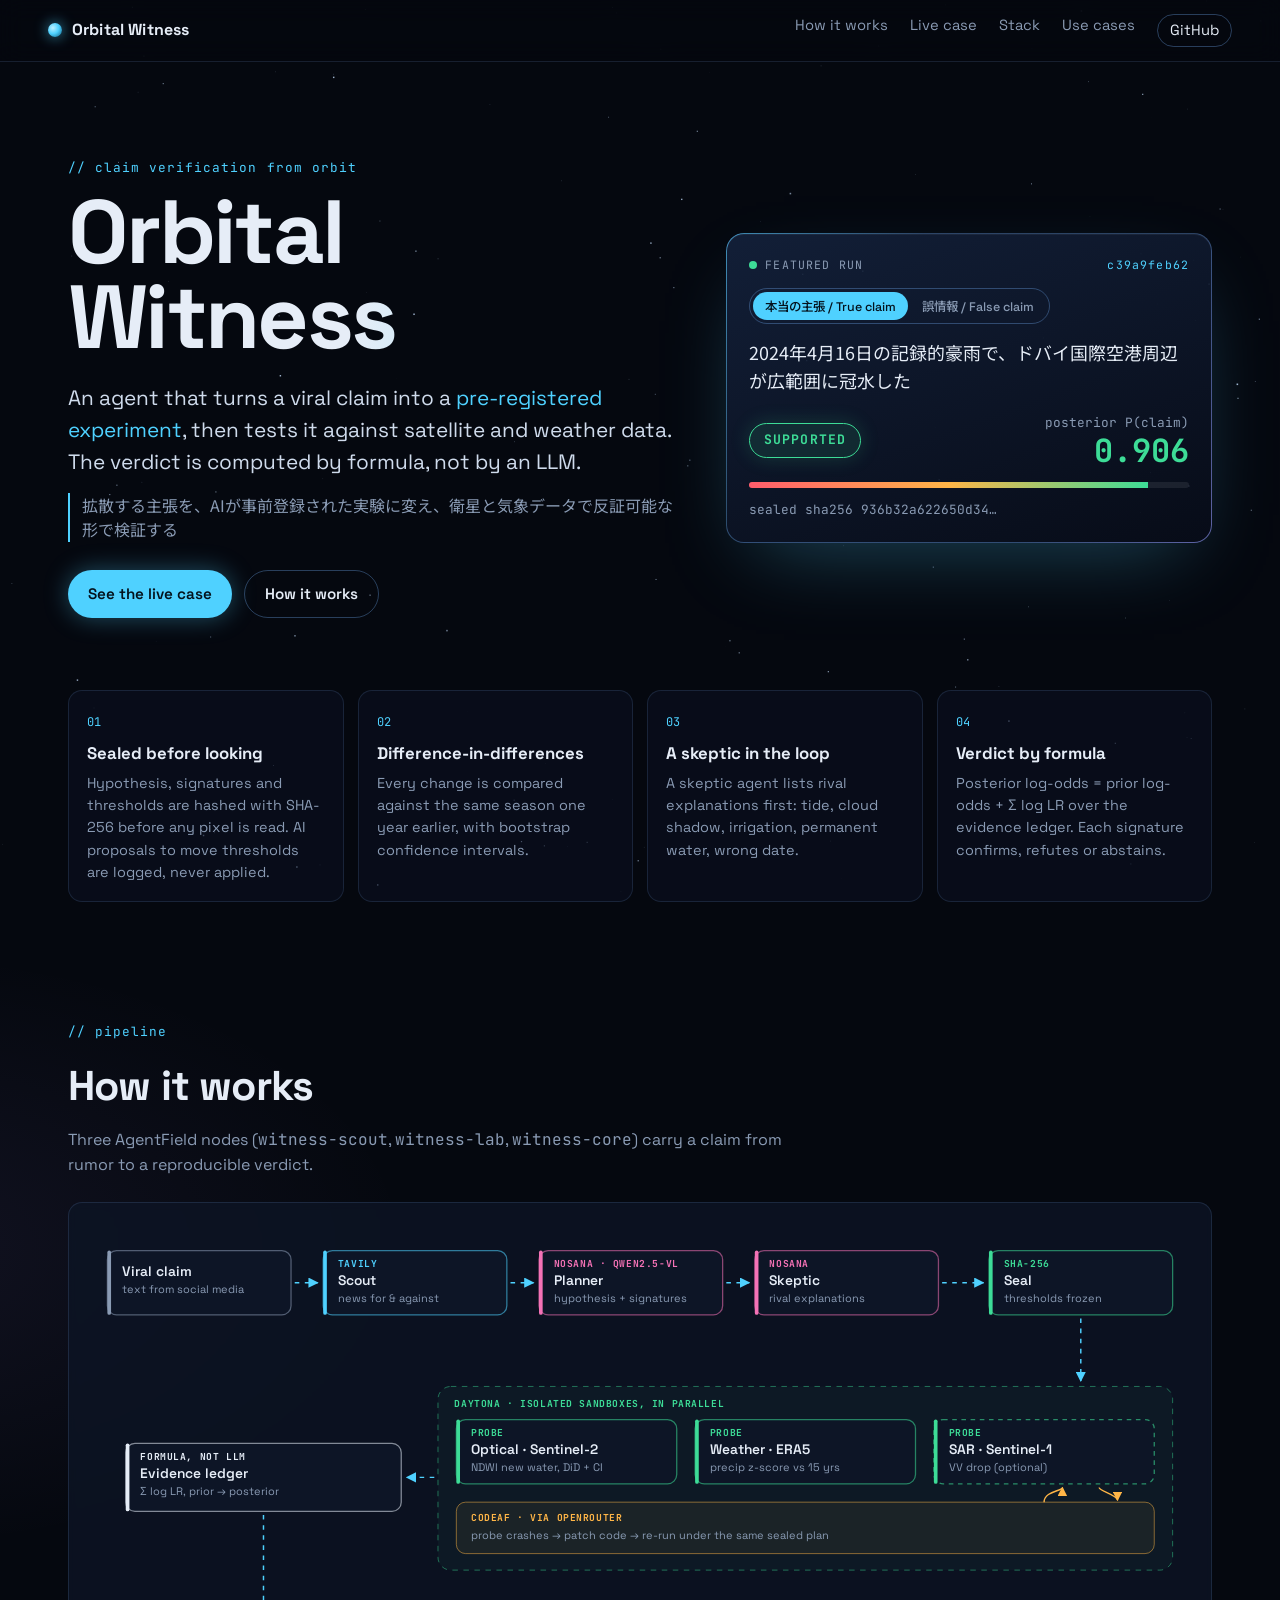
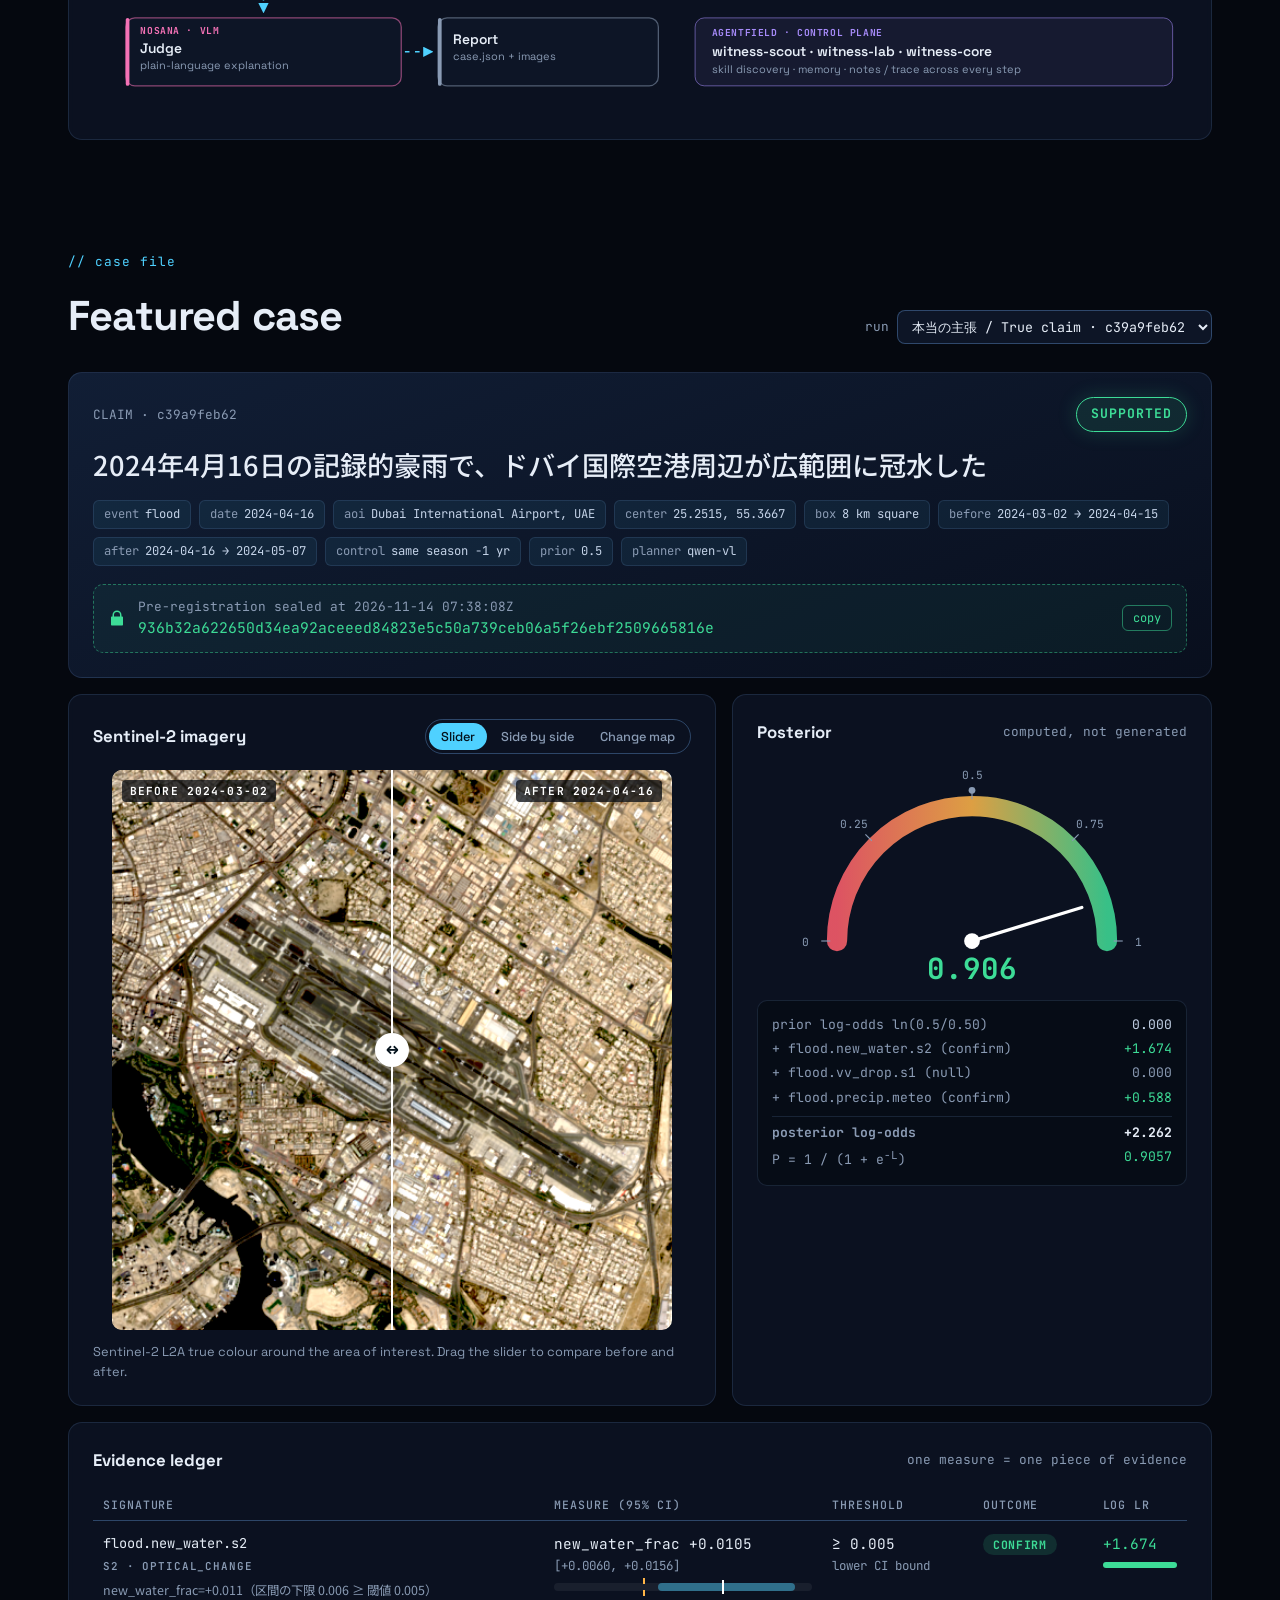
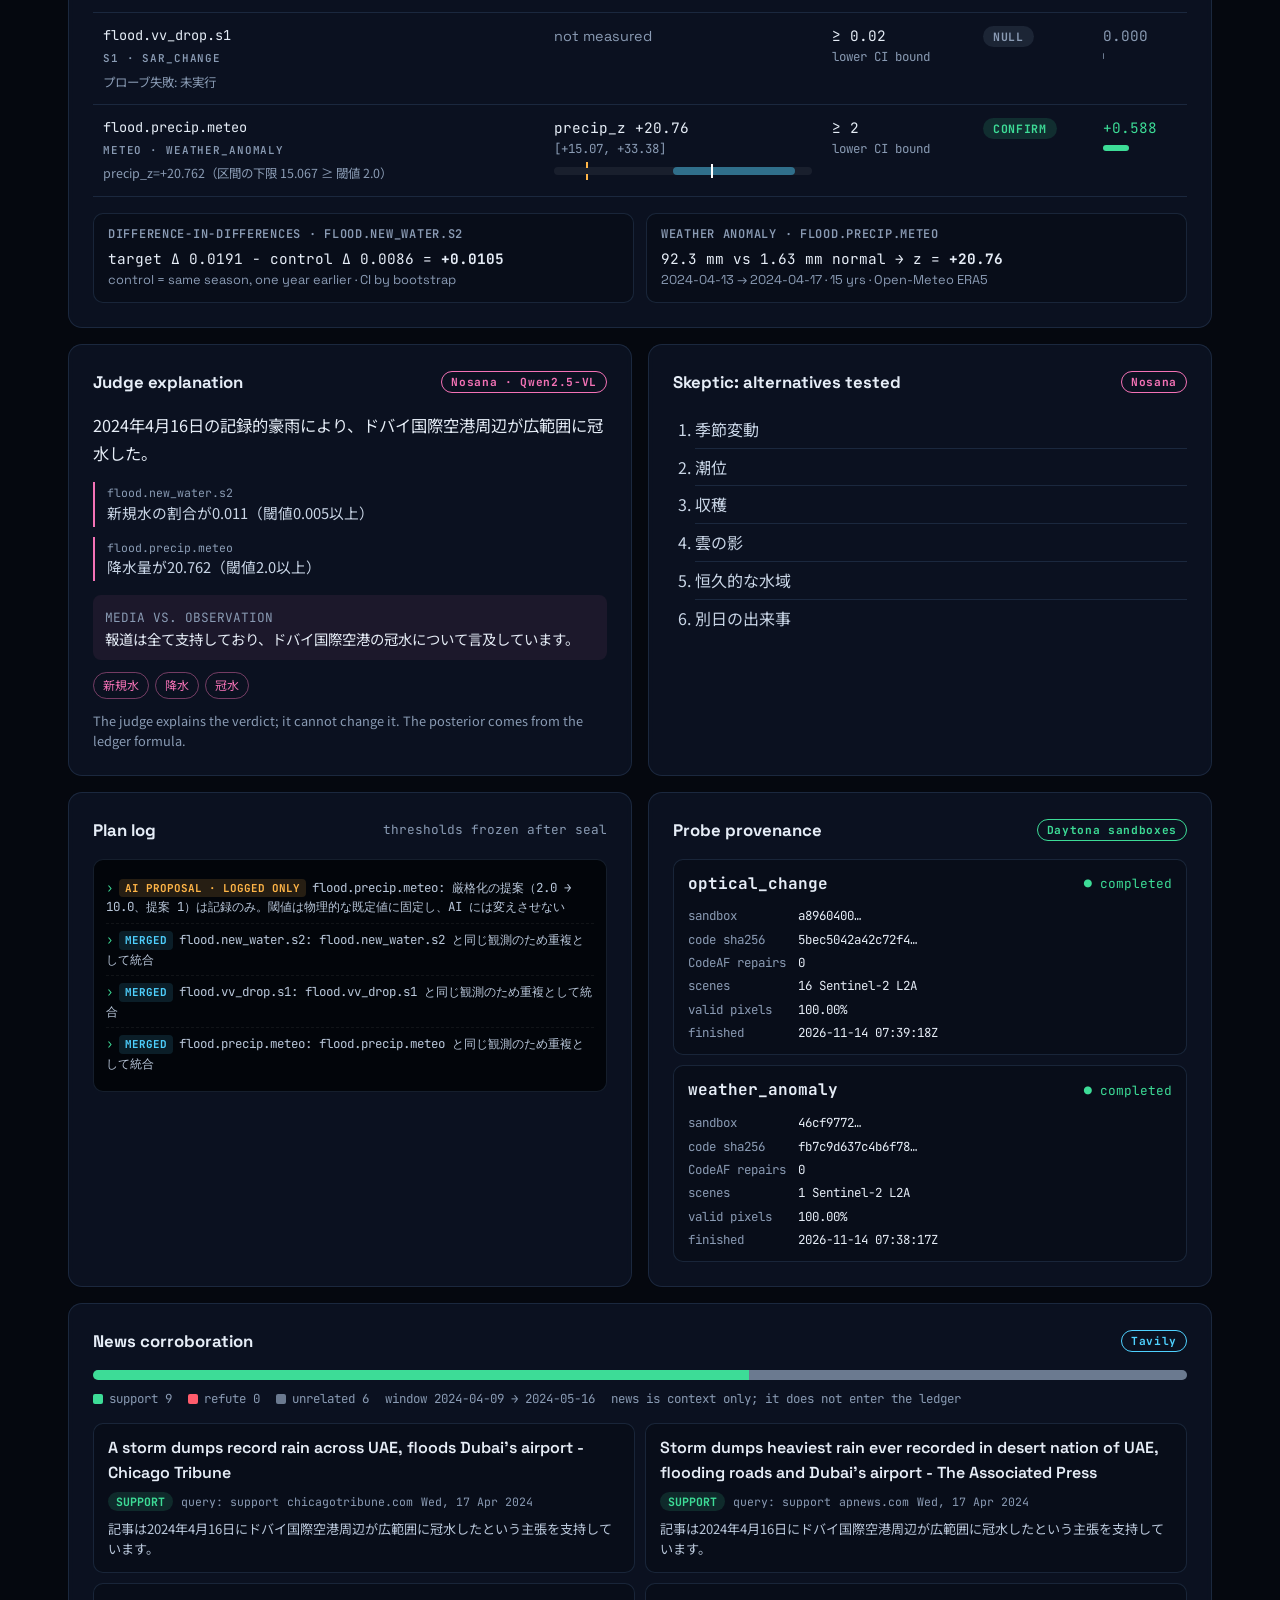
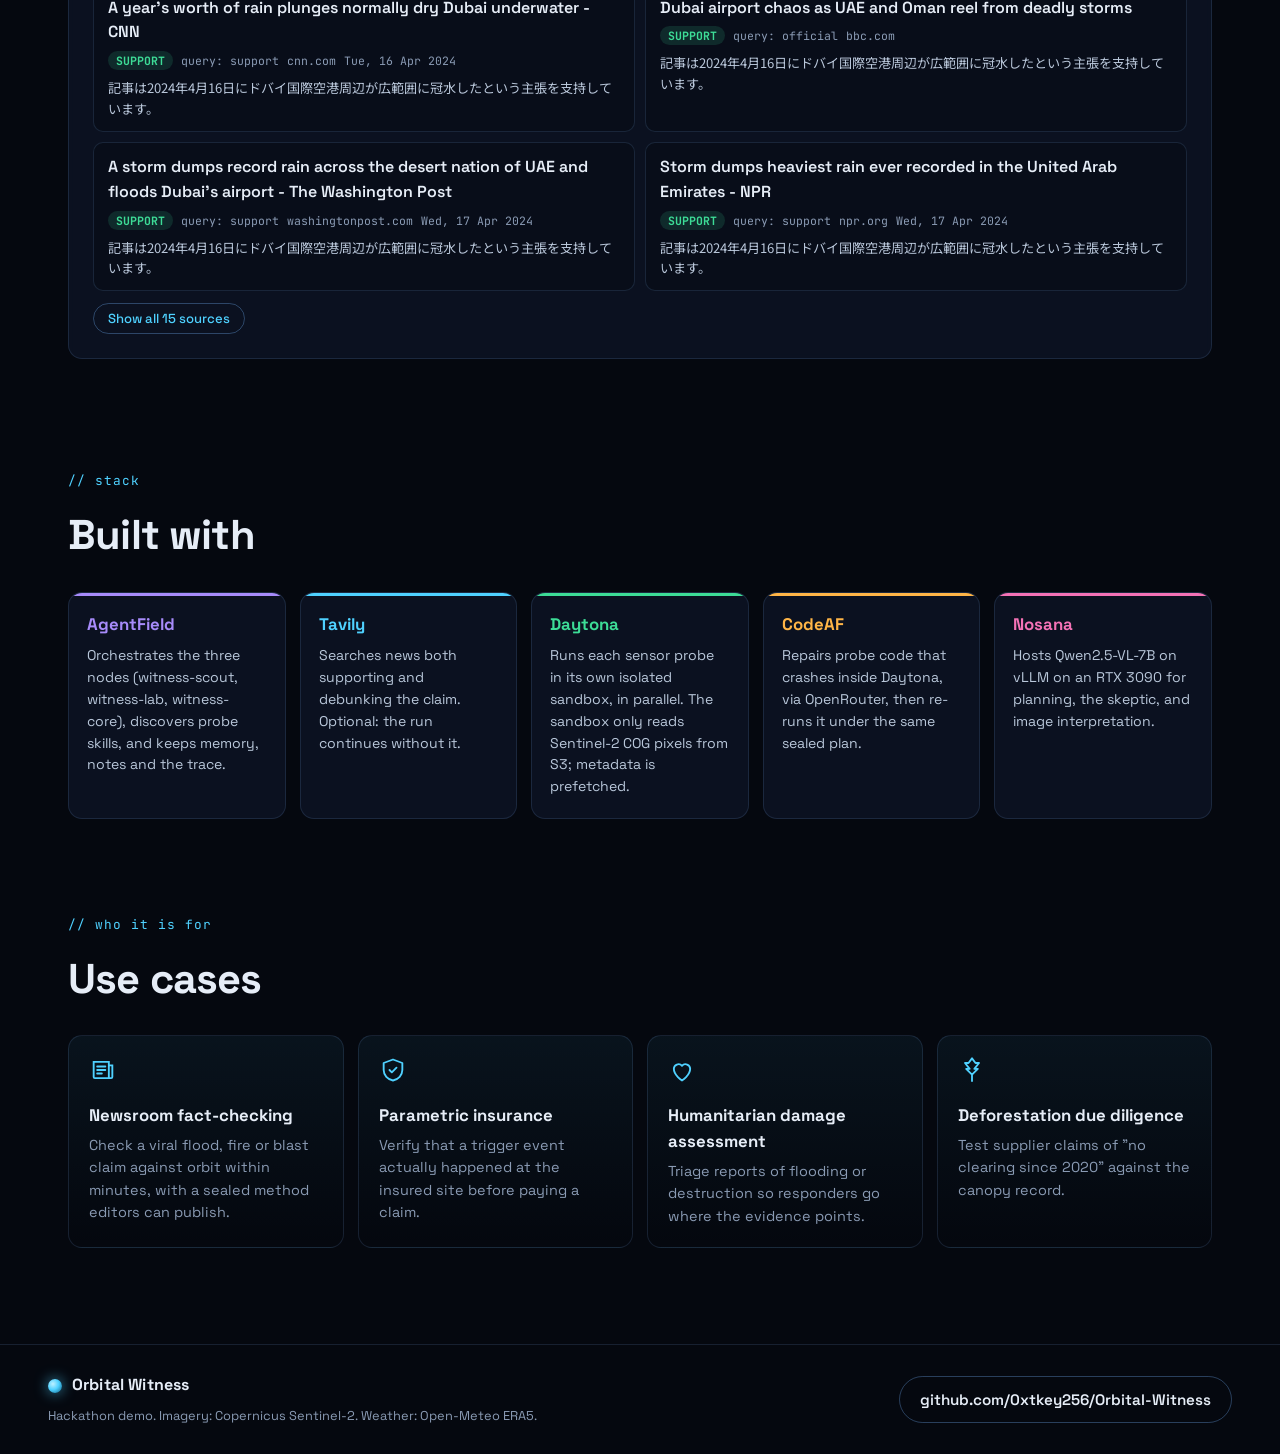
==== commit 888fd7cd: "Site: orbiting satellite globe, starfield, count-up, typewriter, image scan line" ====
--- a/index.html
+++ b/index.html
@@ -206,6 +206,7 @@
   <a class="btn btn-ghost" href="https://github.com/0xtkey256/Orbital-Witness" target="_blank" rel="noopener noreferrer">github.com/0xtkey256/Orbital-Witness</a>
 </footer>
 
+<script src="js/motion.js"></script>
 <script src="js/pipeline.js"></script>
 <script src="js/app.js"></script>
 </body>
--- a/css/style.css
+++ b/css/style.css
@@ -329,3 +329,24 @@
 }
 .hc-runs { margin: 14px 0 0; }
 .hc-runs button { font-size: 0.78rem; }
+
+/* ---------- motion layer (js/motion.js) ---------- */
+.fx-stars { position: fixed; inset: 0; z-index: -1; pointer-events: none; }
+.hero { position: relative; }
+.fx-orbit { position: absolute; top: 0; left: 0; z-index: 0; pointer-events: none; }
+.hero > *:not(.fx-orbit) { position: relative; z-index: 1; }
+.fx-progress { position: fixed; top: 0; left: 0; right: 0; height: 2px; z-index: 100; transform-origin: 0 50%; transform: scaleX(0);
+  background: linear-gradient(90deg, var(--c-agentfield), var(--c-tavily), var(--c-daytona), var(--c-codeaf), var(--c-nosana)); }
+.hero h1 { background: linear-gradient(100deg, #e6edf7 20%, #8fe3ff 40%, #e6edf7 60%); background-size: 250% 100%;
+  -webkit-background-clip: text; background-clip: text; color: transparent; animation: shimmer 6s ease-in-out infinite; }
+@keyframes shimmer { 0%, 100% { background-position: 100% 0; } 50% { background-position: 0 0; } }
+.hc-claim.typing::after { content: "▍"; color: var(--cyan); animation: blink 0.8s steps(1) infinite; }
+@keyframes blink { 50% { opacity: 0; } }
+.compare::after { content: ""; position: absolute; left: 0; right: 0; top: -20%; height: 18%; pointer-events: none;
+  background: linear-gradient(180deg, transparent, rgba(61,220,151,0.18), rgba(61,220,151,0.45) 50%, transparent 52%);
+  animation: scan 4.5s linear infinite; mix-blend-mode: screen; }
+@keyframes scan { to { top: 105%; } }
+.hero-card { animation: floaty 7s ease-in-out infinite; }
+@keyframes floaty { 0%, 100% { transform: translateY(0); } 50% { transform: translateY(-6px); } }
+@media (prefers-reduced-motion: reduce) { .fx-stars, .fx-orbit { display: none; } .hero h1 { color: var(--text); background: none; } }
+.stars { display: none; }
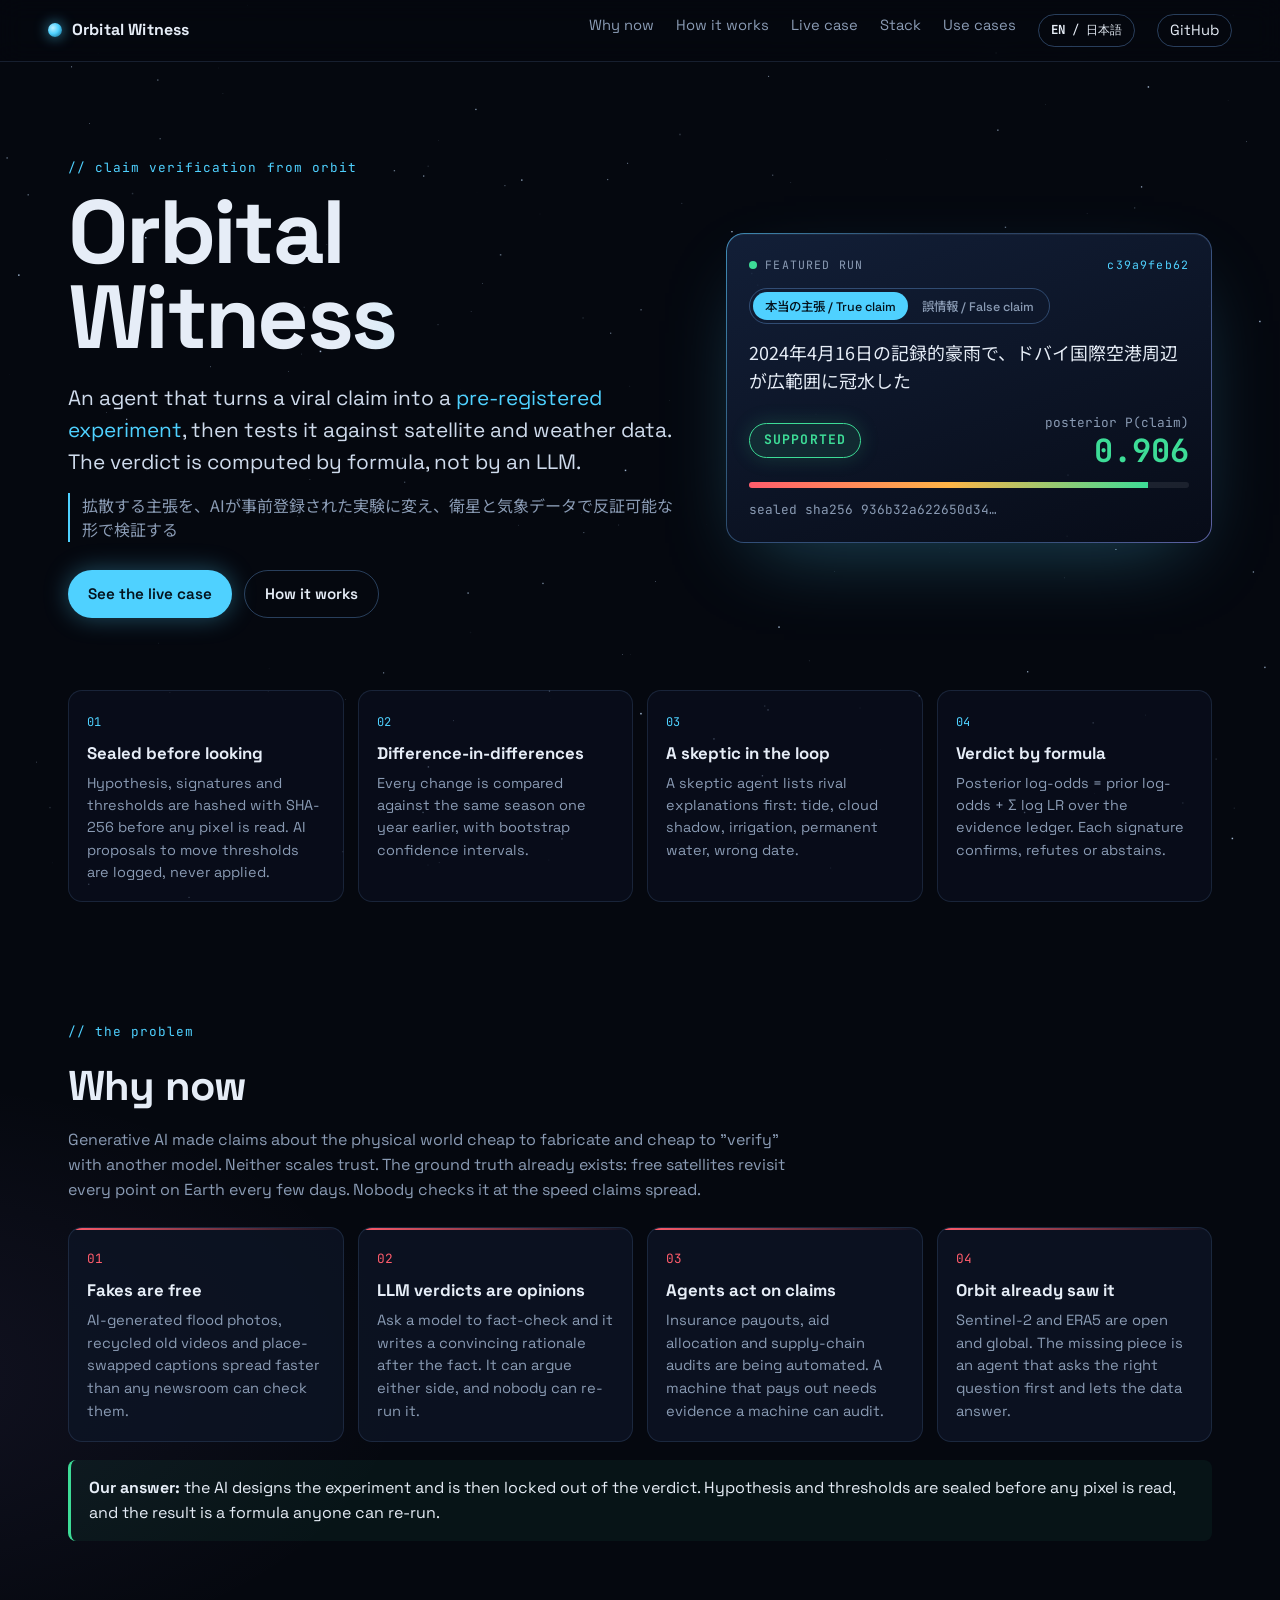
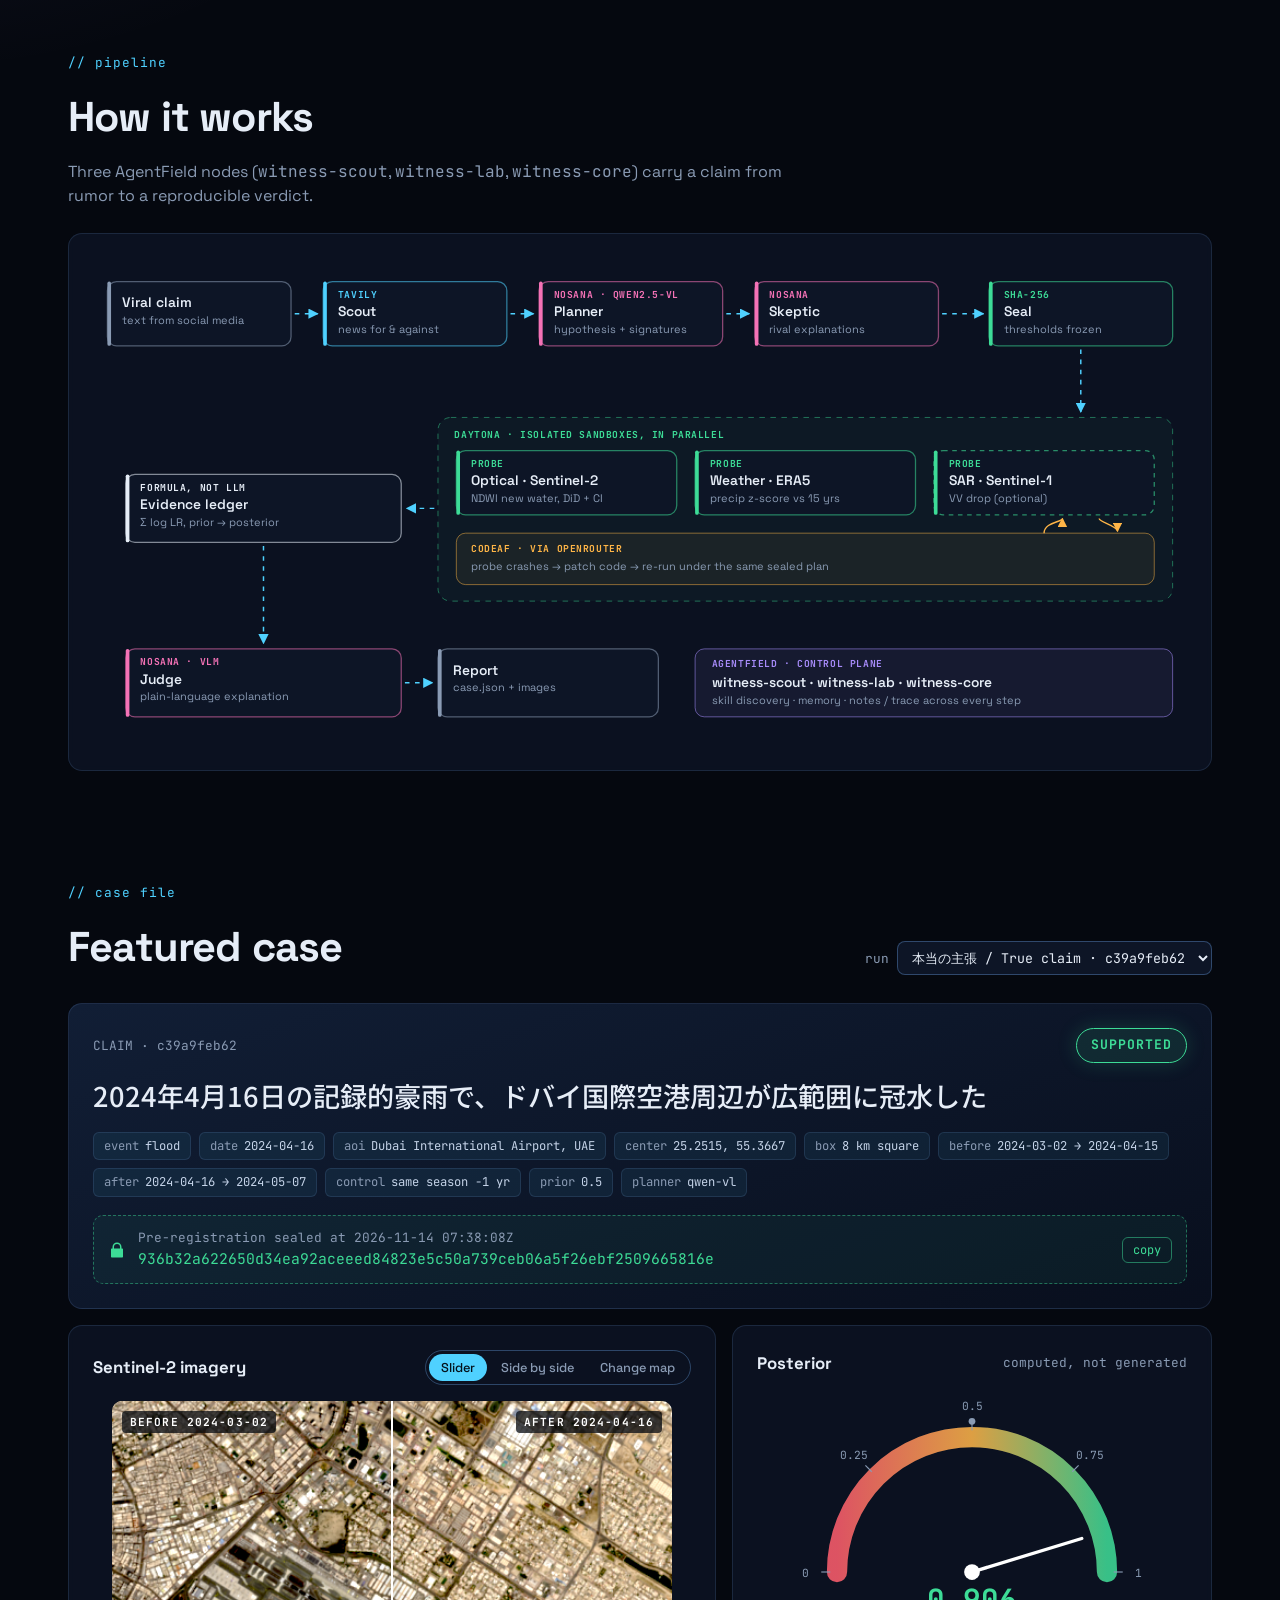
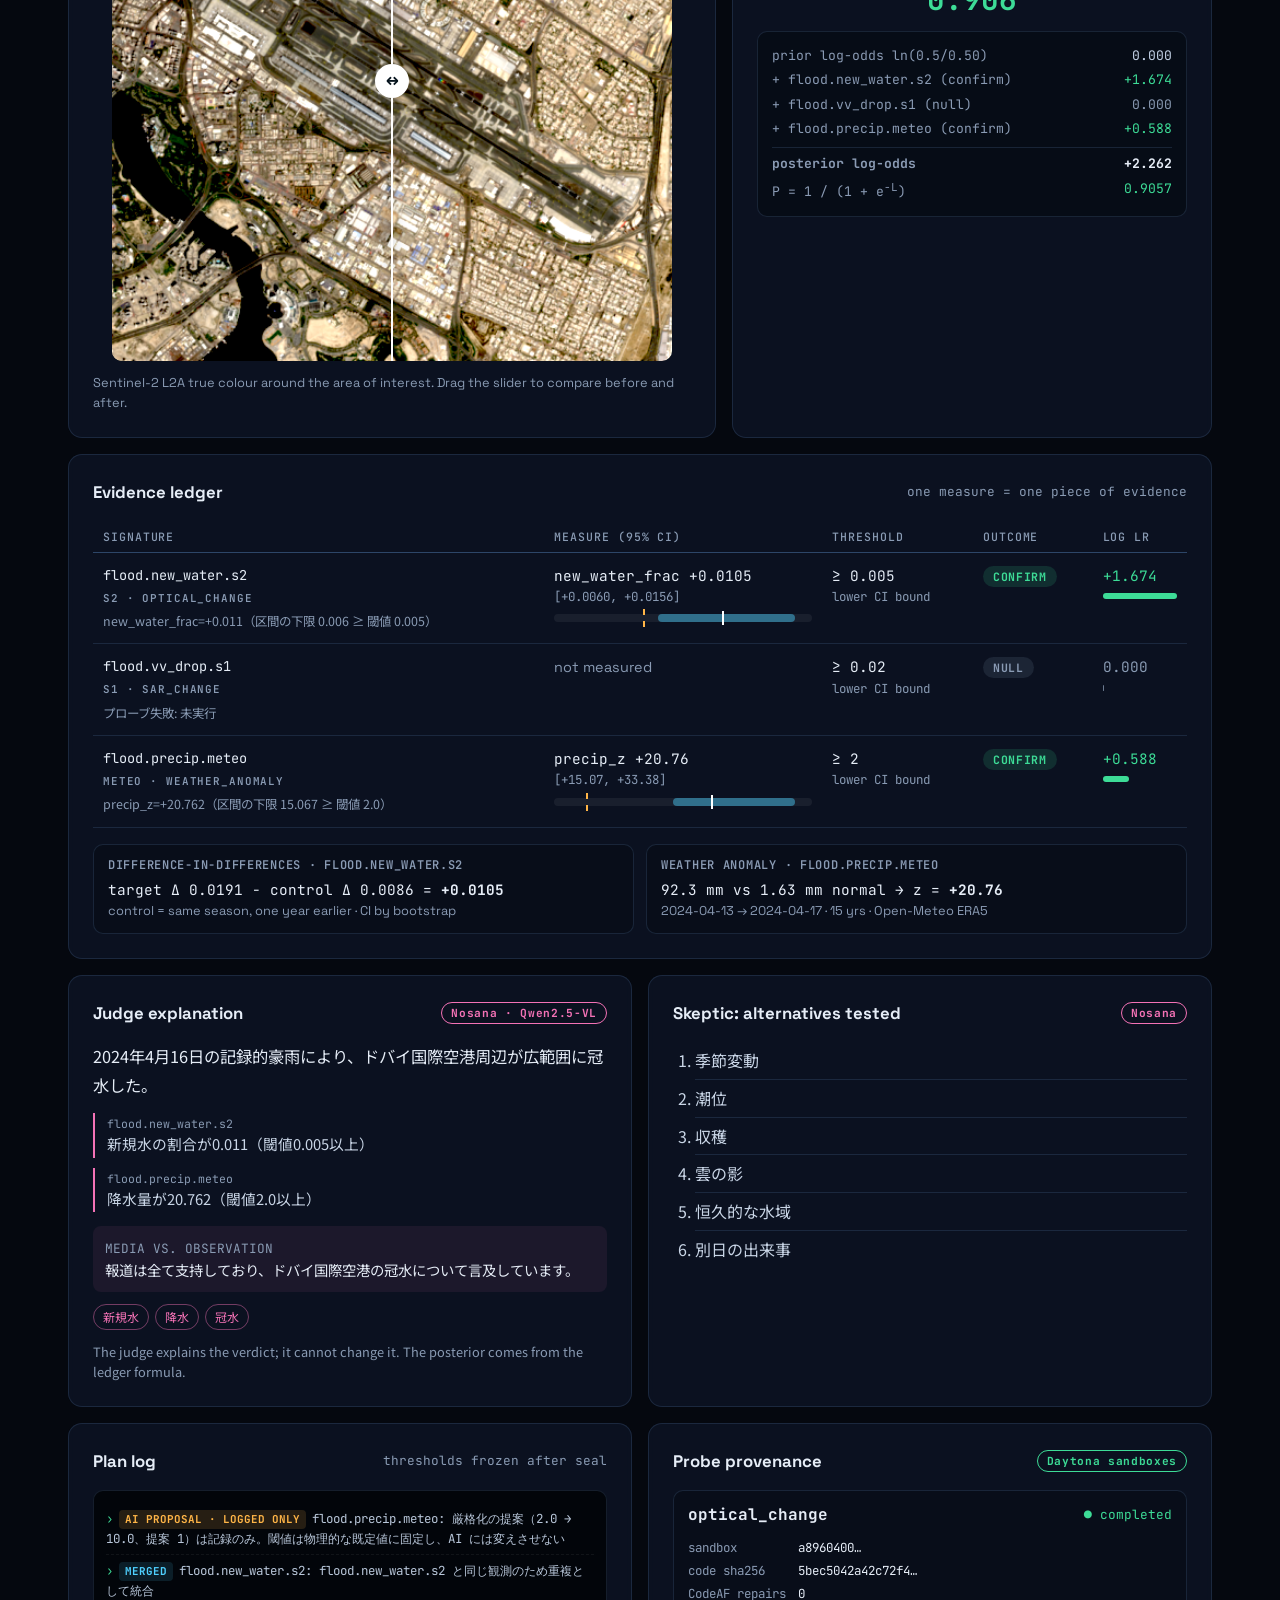
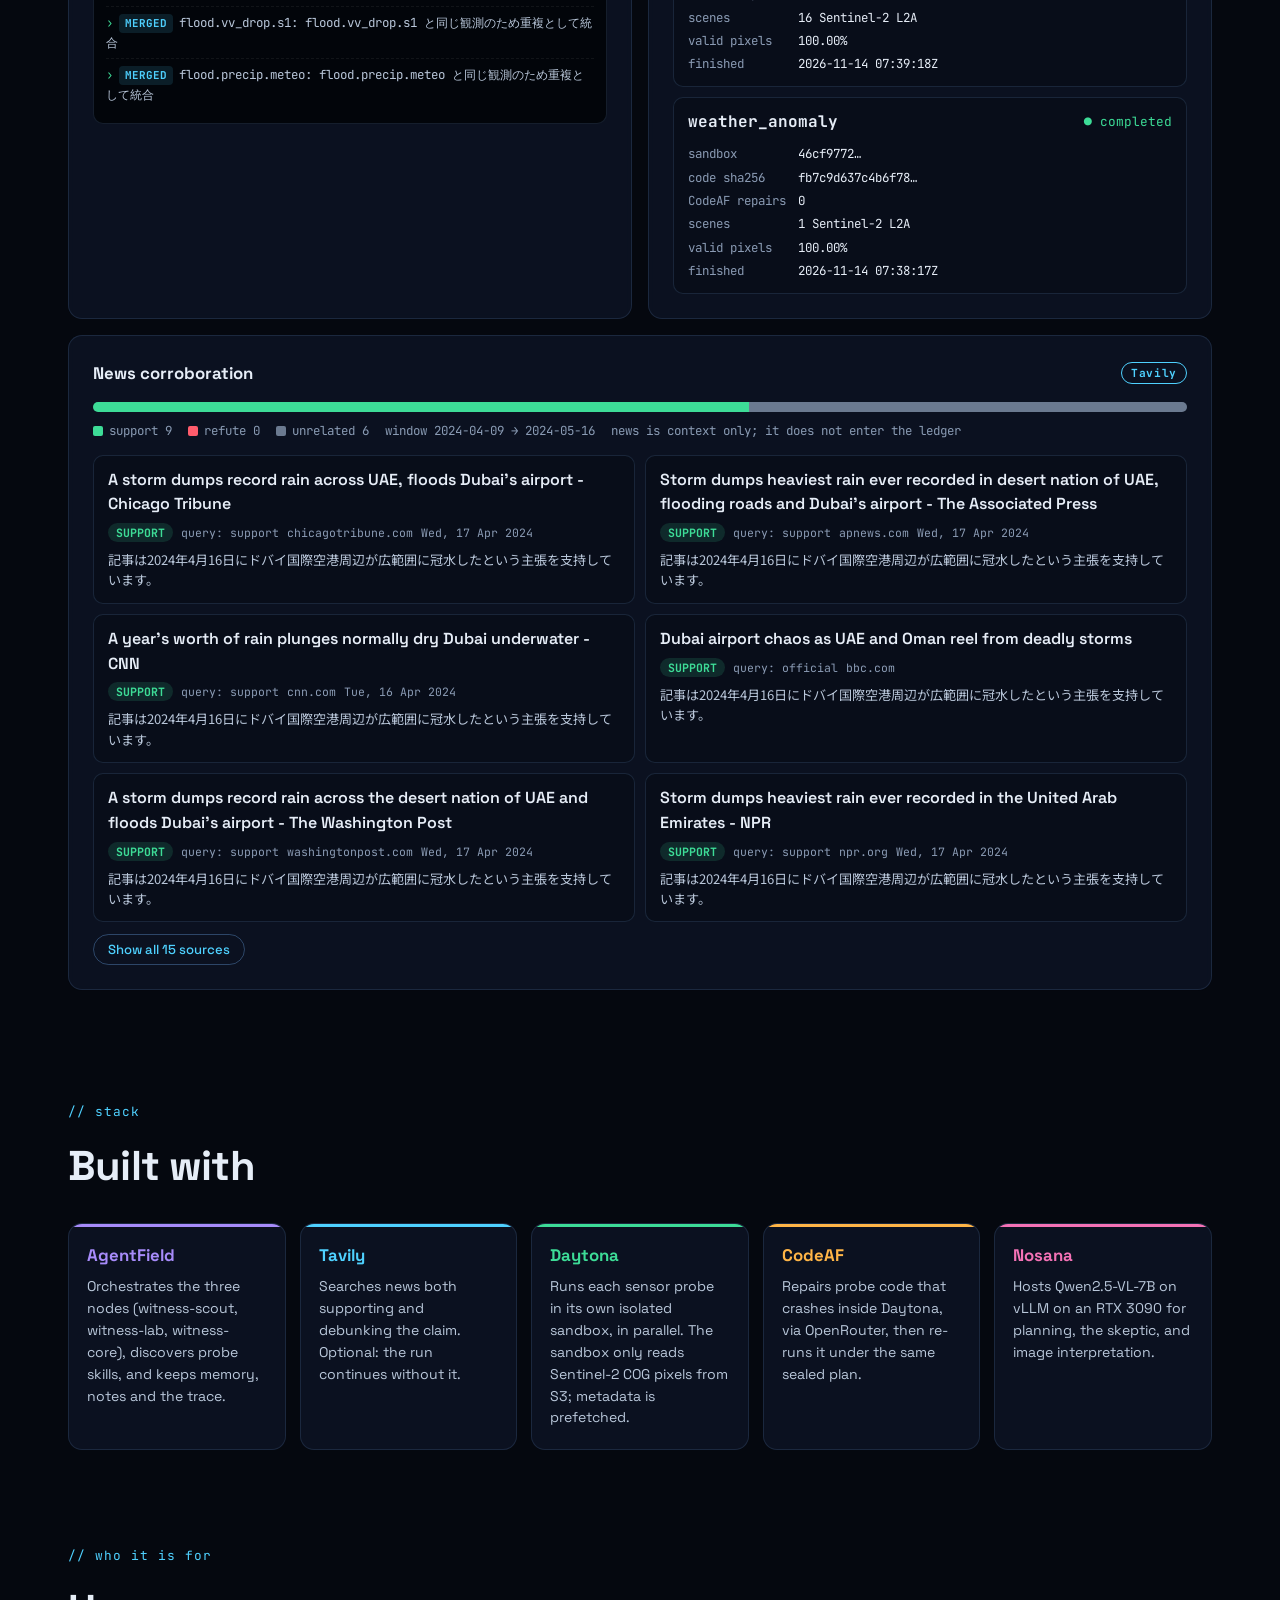
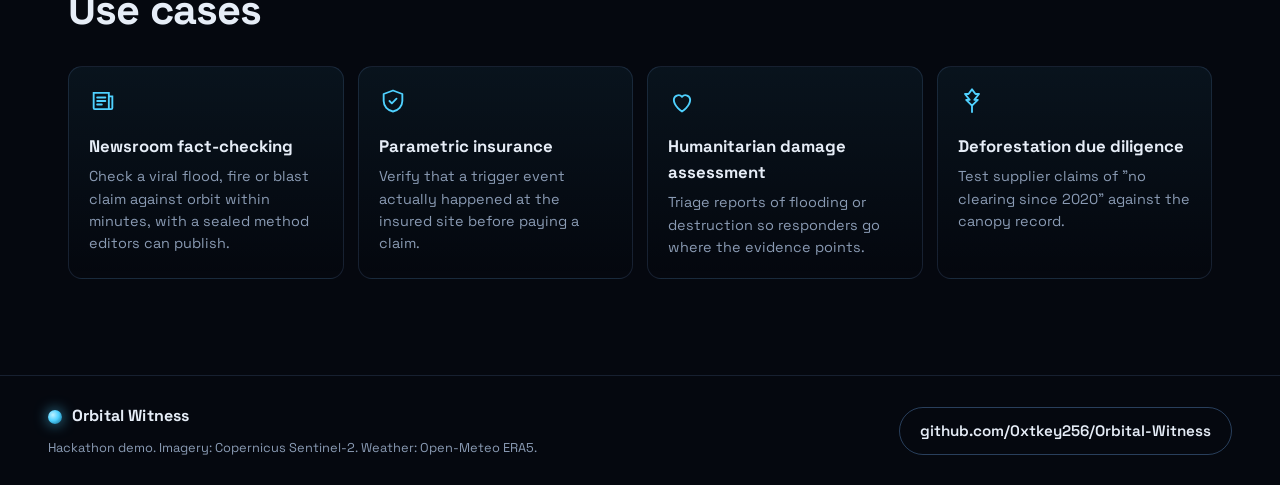
==== commit 2d8245b2: "Site: EN/JP language switch and 'Why now' problem section" ====
--- a/index.html
+++ b/index.html
@@ -18,10 +18,12 @@
 <header class="topbar">
   <a class="brand" href="#top"><span class="brand-orb" aria-hidden="true"></span>Orbital Witness</a>
   <nav class="nav">
+    <a href="#why">Why now</a>
     <a href="#how">How it works</a>
     <a href="#case">Live case</a>
     <a href="#sponsors">Stack</a>
     <a href="#uses">Use cases</a>
+    <button class="lang-toggle mono" id="lang-toggle" type="button" aria-label="Switch language">EN / 日本語</button>
     <a class="nav-gh" href="https://github.com/0xtkey256/Orbital-Witness" target="_blank" rel="noopener noreferrer">GitHub</a>
   </nav>
 </header>
@@ -33,7 +35,7 @@
       <div class="hero-copy">
         <p class="eyebrow mono">// claim verification from orbit</p>
         <h1>Orbital<br>Witness</h1>
-        <p class="pitch">An agent that turns a viral claim into a <em>pre-registered experiment</em>, then tests it against satellite and weather data. The verdict is computed by formula, not by an LLM.</p>
+        <p class="pitch" data-i18n="pitch">An agent that turns a viral claim into a <em>pre-registered experiment</em>, then tests it against satellite and weather data. The verdict is computed by formula, not by an LLM.</p>
         <p class="pitch-jp" lang="ja">拡散する主張を、AIが事前登録された実験に変え、衛星と気象データで反証可能な形で検証する</p>
         <div class="hero-ctas">
           <a class="btn btn-primary" href="#case">See the live case</a>
@@ -62,12 +64,28 @@
     </div>
   </section>
 
+  <!-- WHY NOW -->
+  <section class="section" id="why">
+    <div class="section-head">
+      <p class="eyebrow mono">// the problem</p>
+      <h2>Why now</h2>
+      <p class="lede" data-i18n="why_lede">Generative AI made claims about the physical world cheap to fabricate and cheap to "verify" with another model. Neither scales trust. The ground truth already exists: free satellites revisit every point on Earth every few days. Nobody checks it at the speed claims spread.</p>
+    </div>
+    <div class="why-grid">
+      <div class="why"><span class="why-n mono">01</span><h3>Fakes are free</h3><p>AI-generated flood photos, recycled old videos and place-swapped captions spread faster than any newsroom can check them.</p></div>
+      <div class="why"><span class="why-n mono">02</span><h3>LLM verdicts are opinions</h3><p>Ask a model to fact-check and it writes a convincing rationale after the fact. It can argue either side, and nobody can re-run it.</p></div>
+      <div class="why"><span class="why-n mono">03</span><h3>Agents act on claims</h3><p>Insurance payouts, aid allocation and supply-chain audits are being automated. A machine that pays out needs evidence a machine can audit.</p></div>
+      <div class="why"><span class="why-n mono">04</span><h3>Orbit already saw it</h3><p>Sentinel-2 and ERA5 are open and global. The missing piece is an agent that asks the right question first and lets the data answer.</p></div>
+    </div>
+    <p class="why-answer" data-i18n="why_answer"><strong>Our answer:</strong> the AI designs the experiment and is then locked out of the verdict. Hypothesis and thresholds are sealed before any pixel is read, and the result is a formula anyone can re-run.</p>
+  </section>
+
   <!-- HOW IT WORKS -->
   <section class="section" id="how">
     <div class="section-head">
       <p class="eyebrow mono">// pipeline</p>
       <h2>How it works</h2>
-      <p class="lede">Three AgentField nodes (<span class="mono">witness-scout</span>, <span class="mono">witness-lab</span>, <span class="mono">witness-core</span>) carry a claim from rumor to a reproducible verdict.</p>
+      <p class="lede" data-i18n="how_lede">Three AgentField nodes (<span class="mono">witness-scout</span>, <span class="mono">witness-lab</span>, <span class="mono">witness-core</span>) carry a claim from rumor to a reproducible verdict.</p>
     </div>
     <div class="diagram panel">
       <div id="pipeline-wide" class="pipe pipe-wide"></div>
@@ -206,6 +224,7 @@
   <a class="btn btn-ghost" href="https://github.com/0xtkey256/Orbital-Witness" target="_blank" rel="noopener noreferrer">github.com/0xtkey256/Orbital-Witness</a>
 </footer>
 
+<script src="js/i18n.js"></script>
 <script src="js/motion.js"></script>
 <script src="js/pipeline.js"></script>
 <script src="js/app.js"></script>
--- a/css/style.css
+++ b/css/style.css
@@ -350,3 +350,17 @@
 @keyframes floaty { 0%, 100% { transform: translateY(0); } 50% { transform: translateY(-6px); } }
 @media (prefers-reduced-motion: reduce) { .fx-stars, .fx-orbit { display: none; } .hero h1 { color: var(--text); background: none; } }
 .stars { display: none; }
+
+/* ---------- why now + language toggle ---------- */
+.lang-toggle { background: transparent; color: var(--text); border: 1px solid var(--line-strong); border-radius: 999px;
+  padding: 6px 12px; font-size: 0.78rem; cursor: pointer; }
+.lang-toggle:hover { border-color: var(--cyan); color: var(--cyan); }
+.why-grid { display: grid; grid-template-columns: repeat(4, 1fr); gap: 14px; }
+.why { background: var(--panel); border: 1px solid var(--line); border-radius: var(--radius); padding: 18px; position: relative; overflow: hidden; }
+.why::before { content: ""; position: absolute; inset: 0 0 auto 0; height: 2px; background: linear-gradient(90deg, var(--red), transparent); }
+.why h3 { margin: 6px 0 6px; font-size: 1.05rem; }
+.why p { margin: 0; color: var(--muted); font-size: 0.92rem; }
+.why-n { color: var(--red); font-size: 0.8rem; }
+.why-answer { margin-top: 18px; padding: 16px 18px; border-left: 3px solid var(--green); background: rgba(61,220,151,0.06); border-radius: 8px; }
+@media (max-width: 900px) { .why-grid { grid-template-columns: 1fr 1fr; } }
+@media (max-width: 560px) { .why-grid { grid-template-columns: 1fr; } }
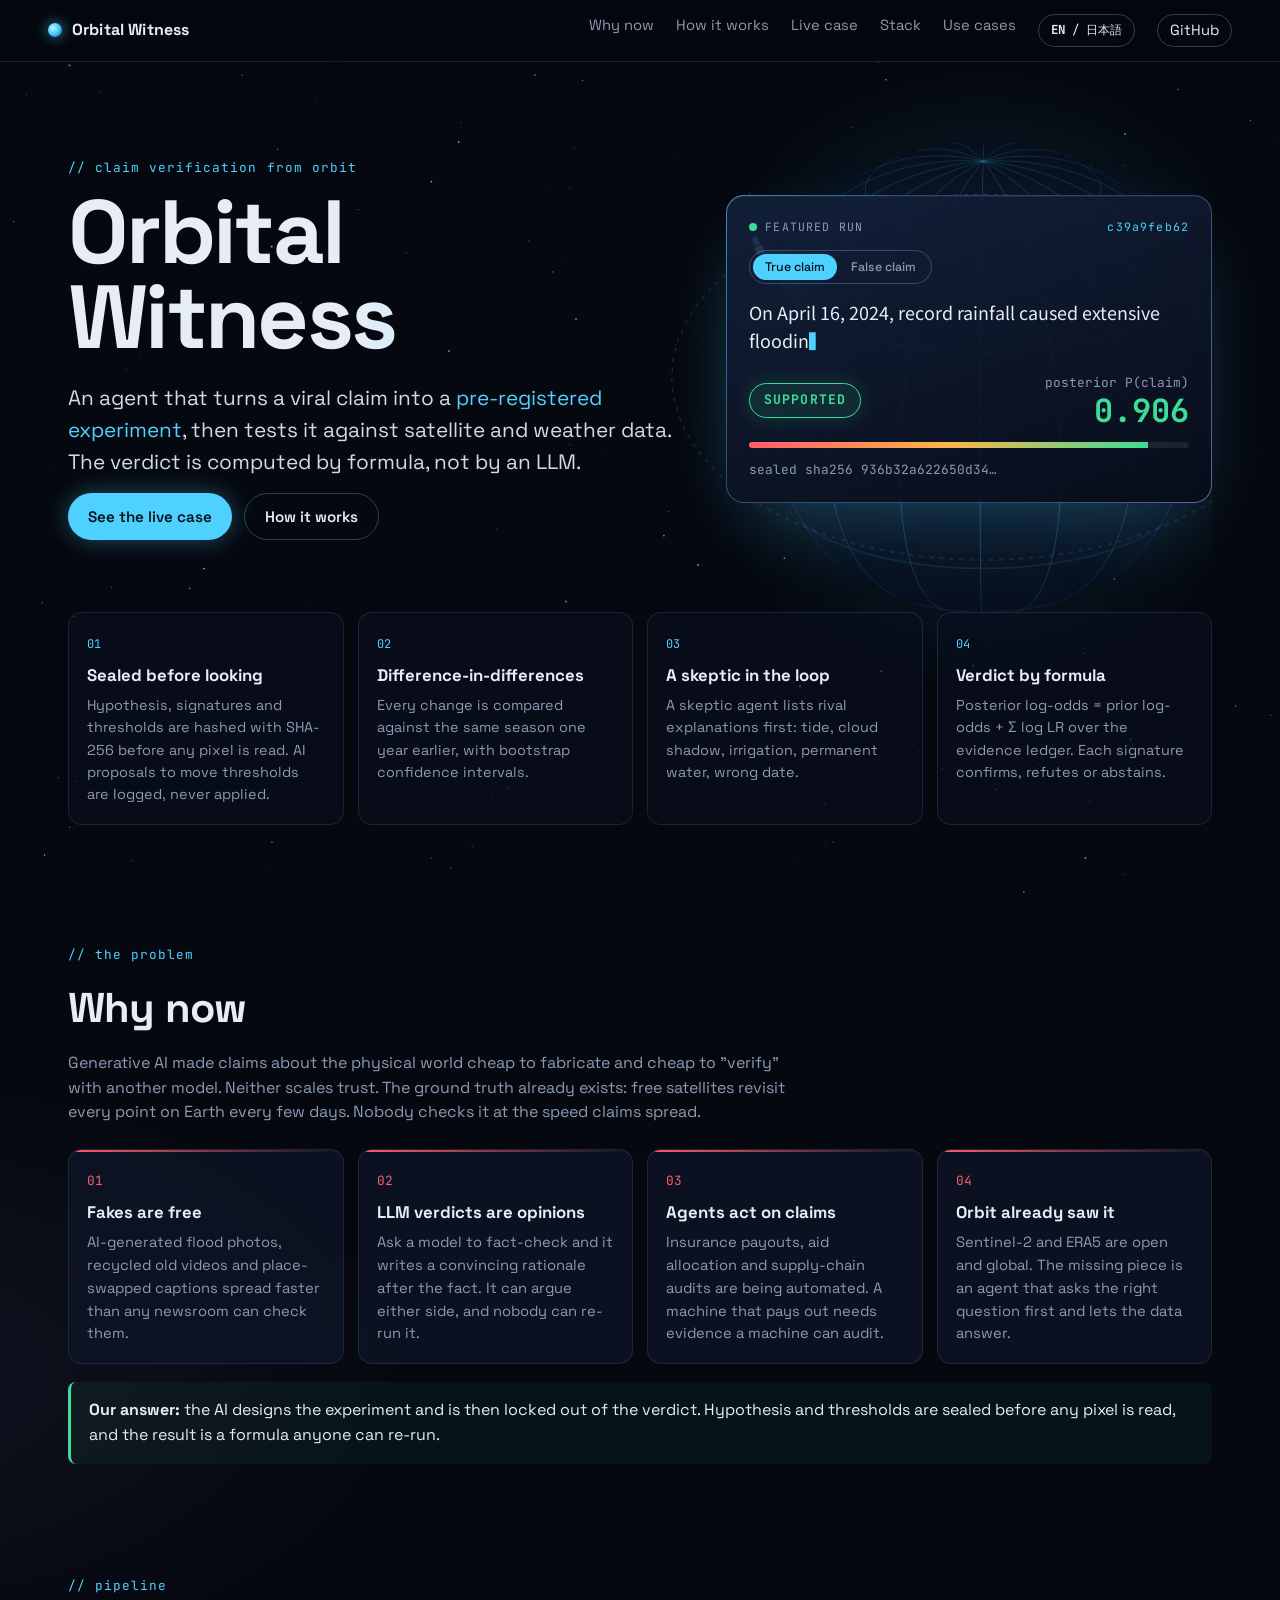
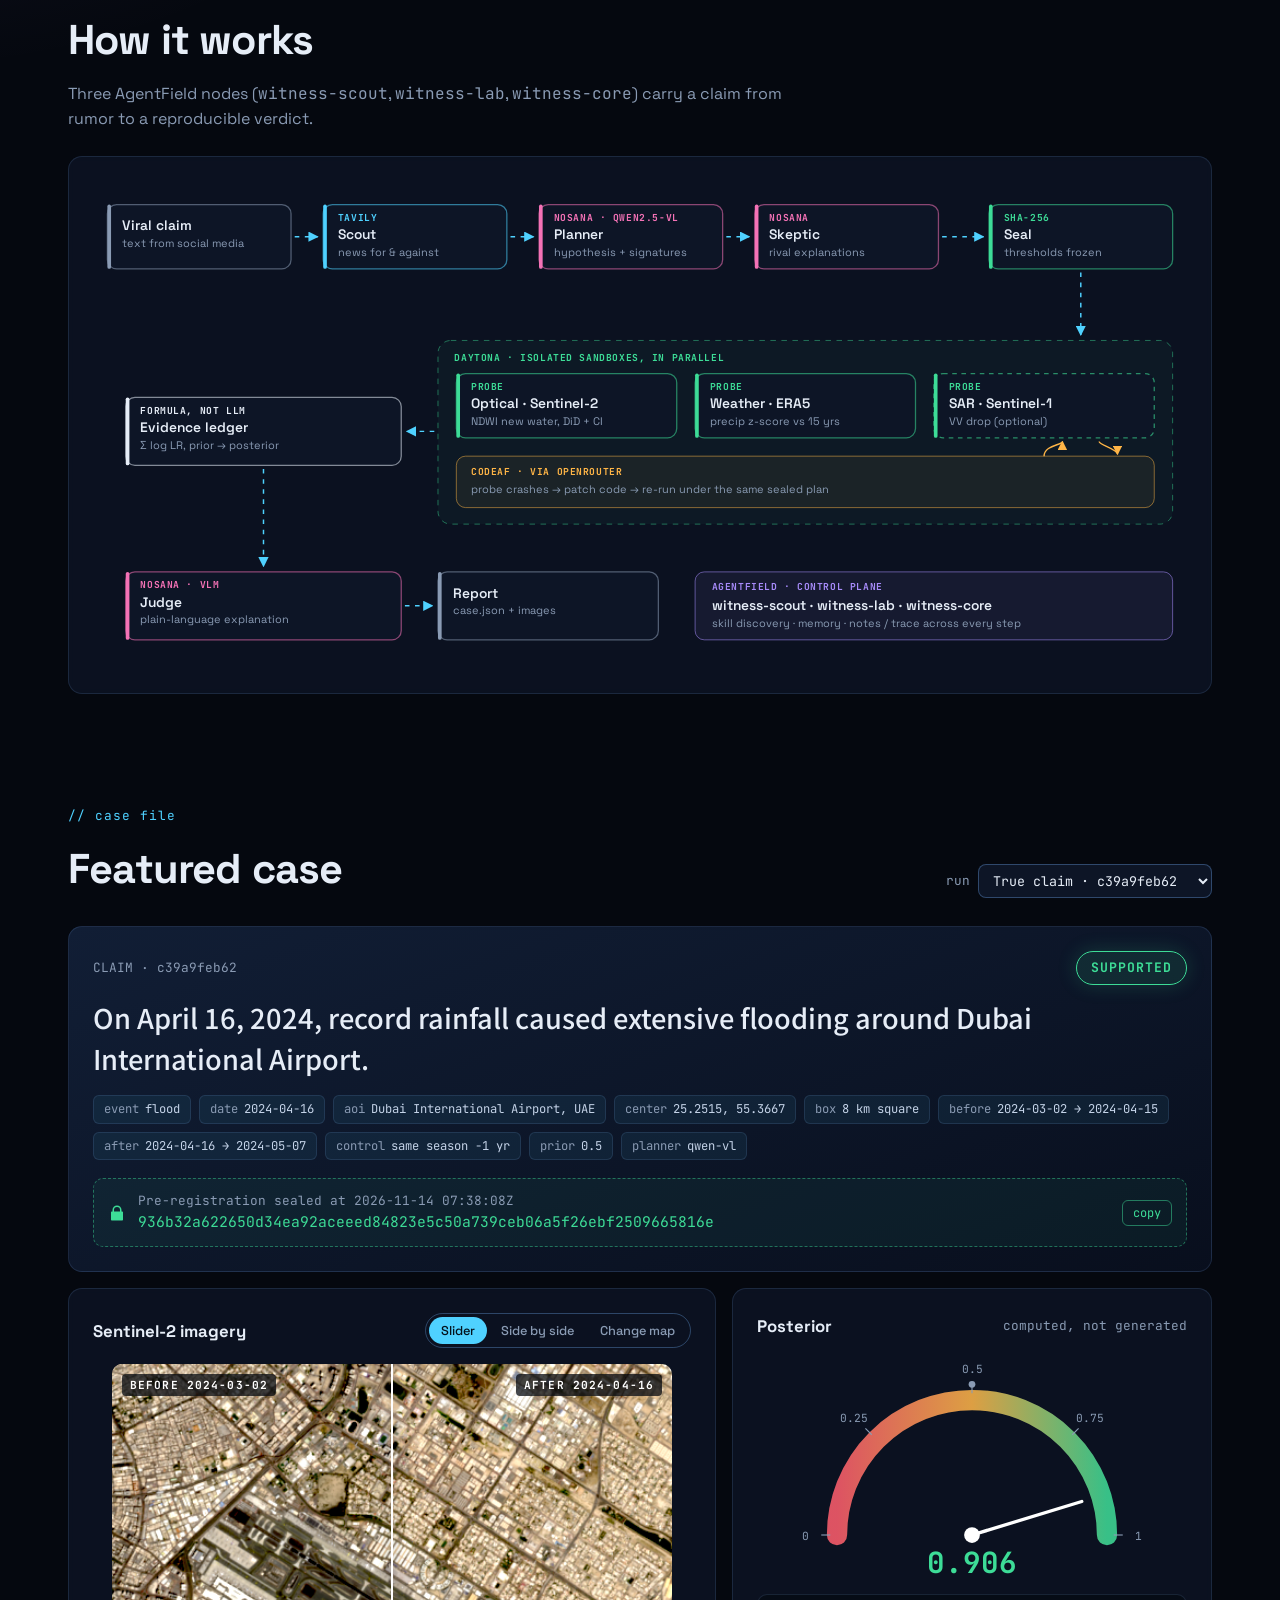
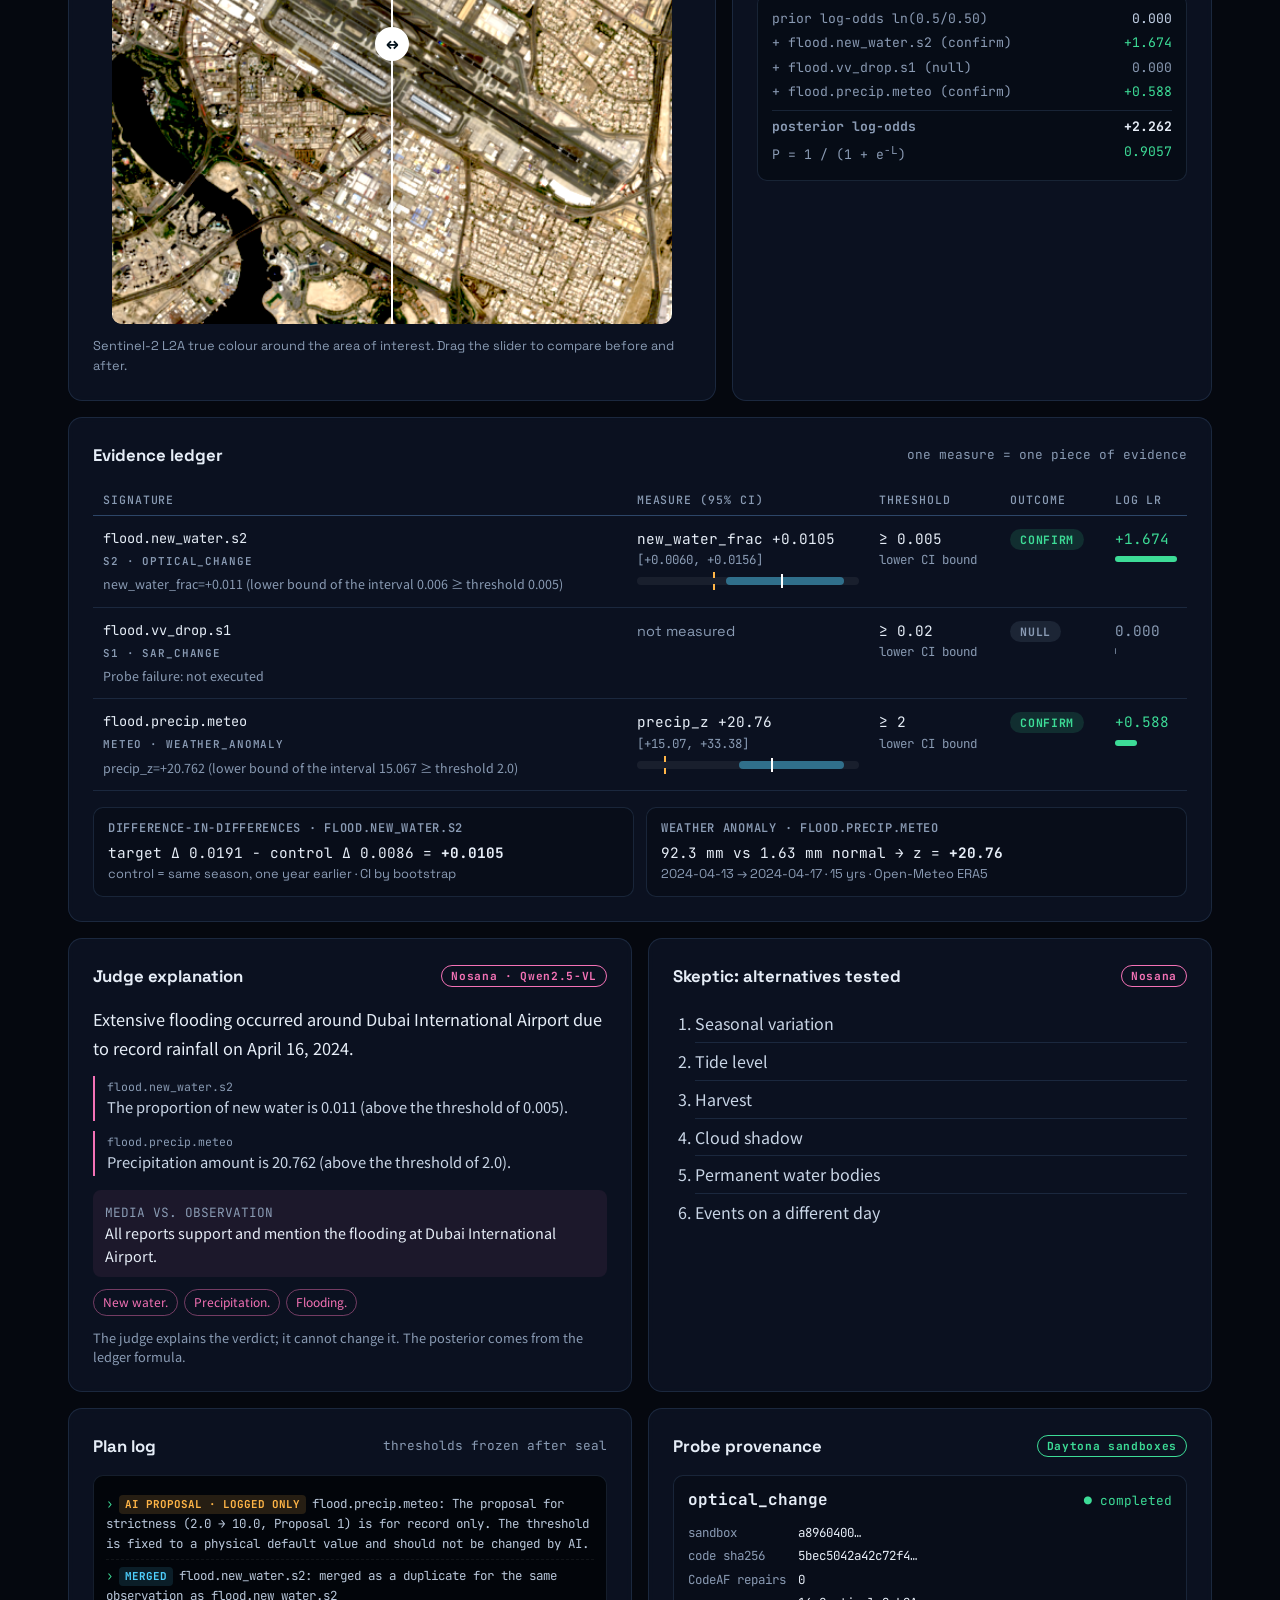
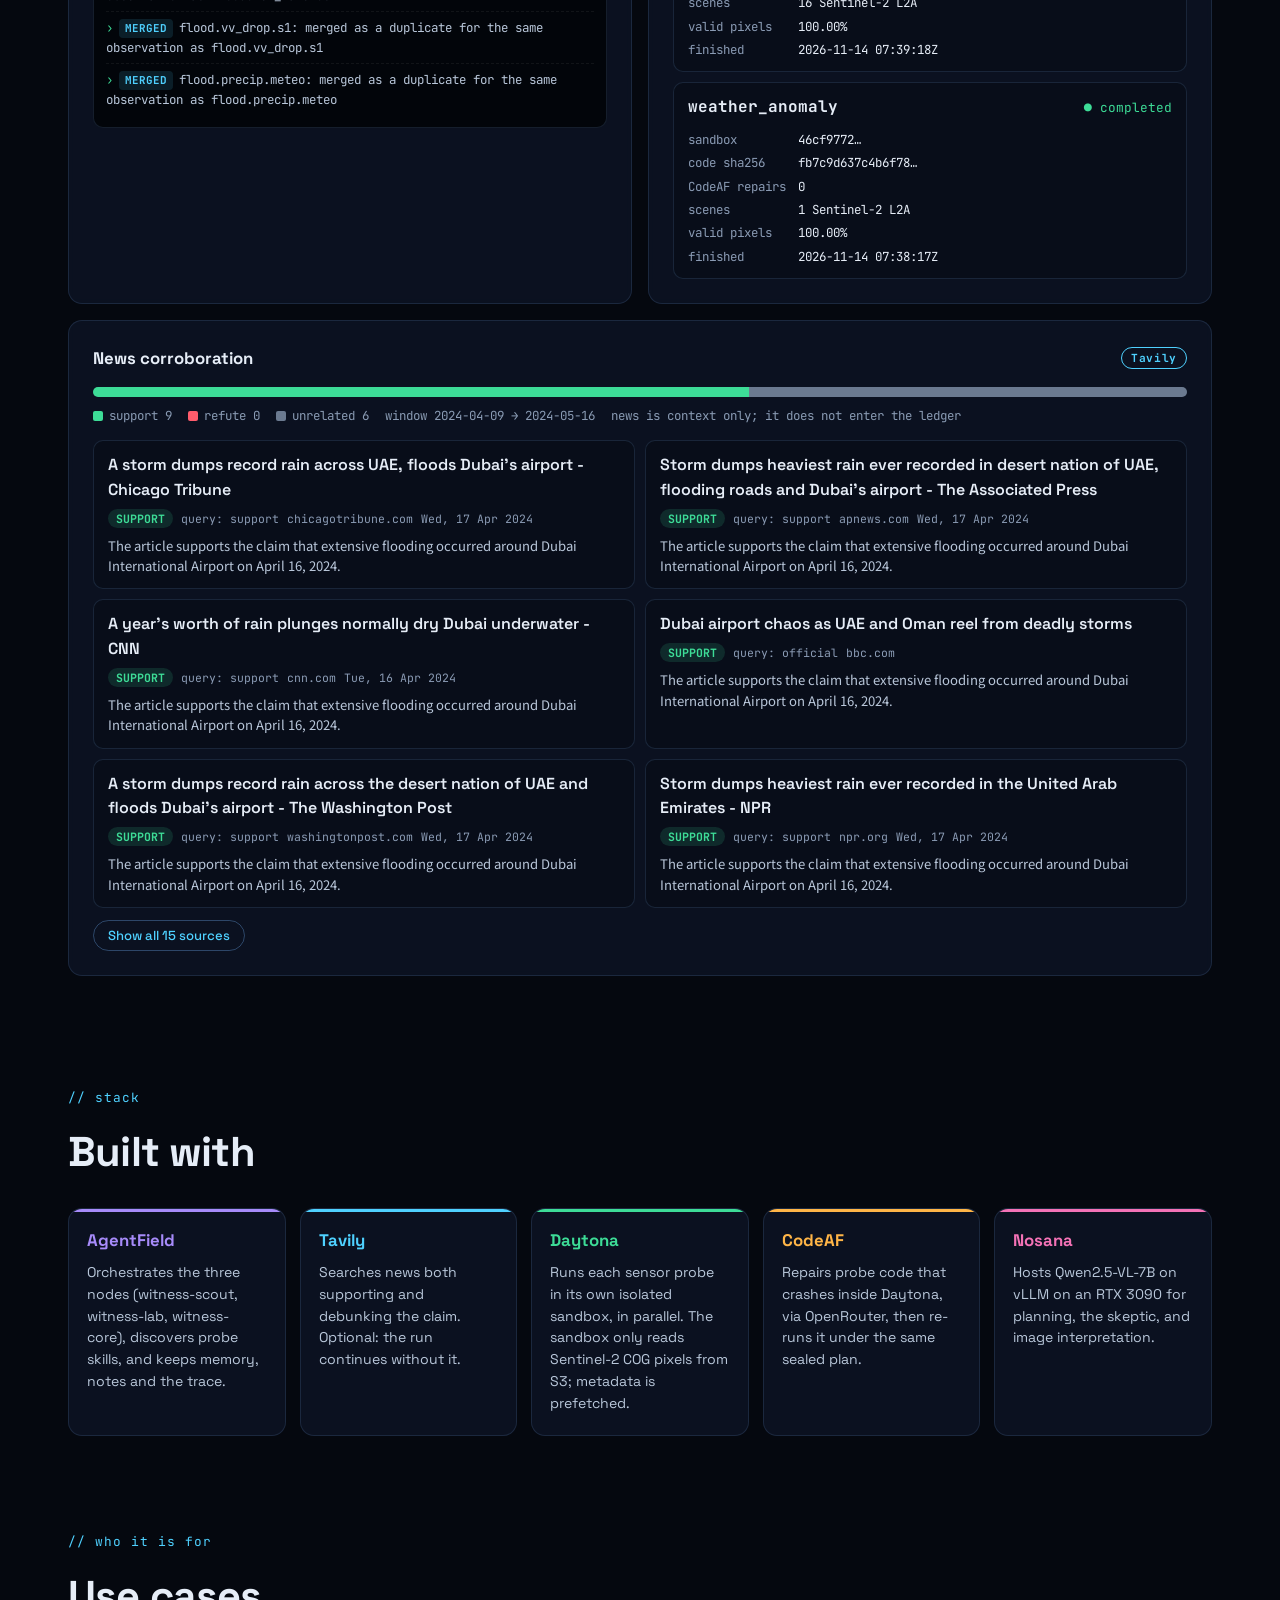
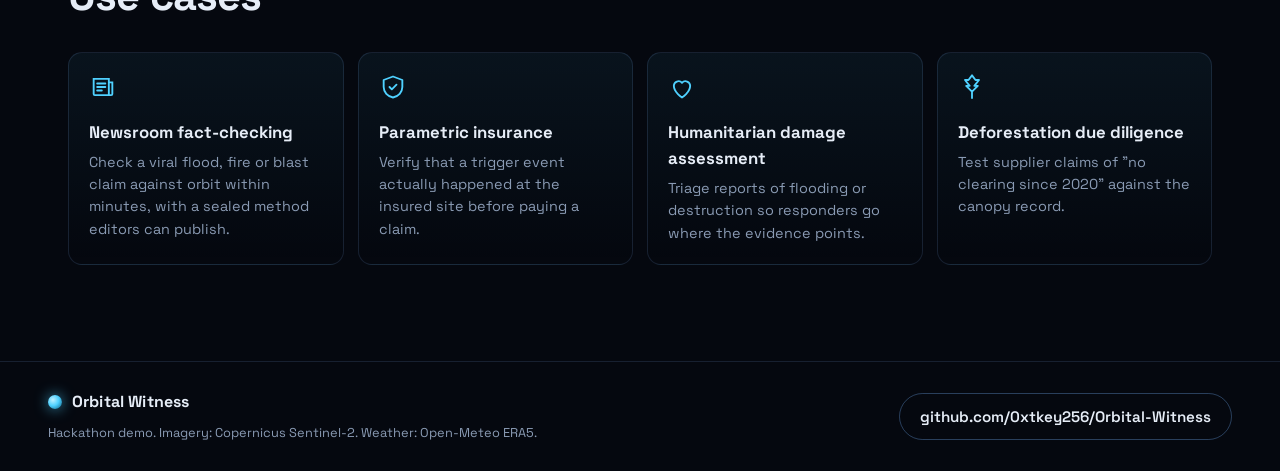
==== commit f3eabf4d: "Site: English translations of run data, single-language labels, drop duplicate JP tagline" ====
--- a/index.html
+++ b/index.html
@@ -36,7 +36,6 @@
         <p class="eyebrow mono">// claim verification from orbit</p>
         <h1>Orbital<br>Witness</h1>
         <p class="pitch" data-i18n="pitch">An agent that turns a viral claim into a <em>pre-registered experiment</em>, then tests it against satellite and weather data. The verdict is computed by formula, not by an LLM.</p>
-        <p class="pitch-jp" lang="ja">拡散する主張を、AIが事前登録された実験に変え、衛星と気象データで反証可能な形で検証する</p>
         <div class="hero-ctas">
           <a class="btn btn-primary" href="#case">See the live case</a>
           <a class="btn btn-ghost" href="#how">How it works</a>
